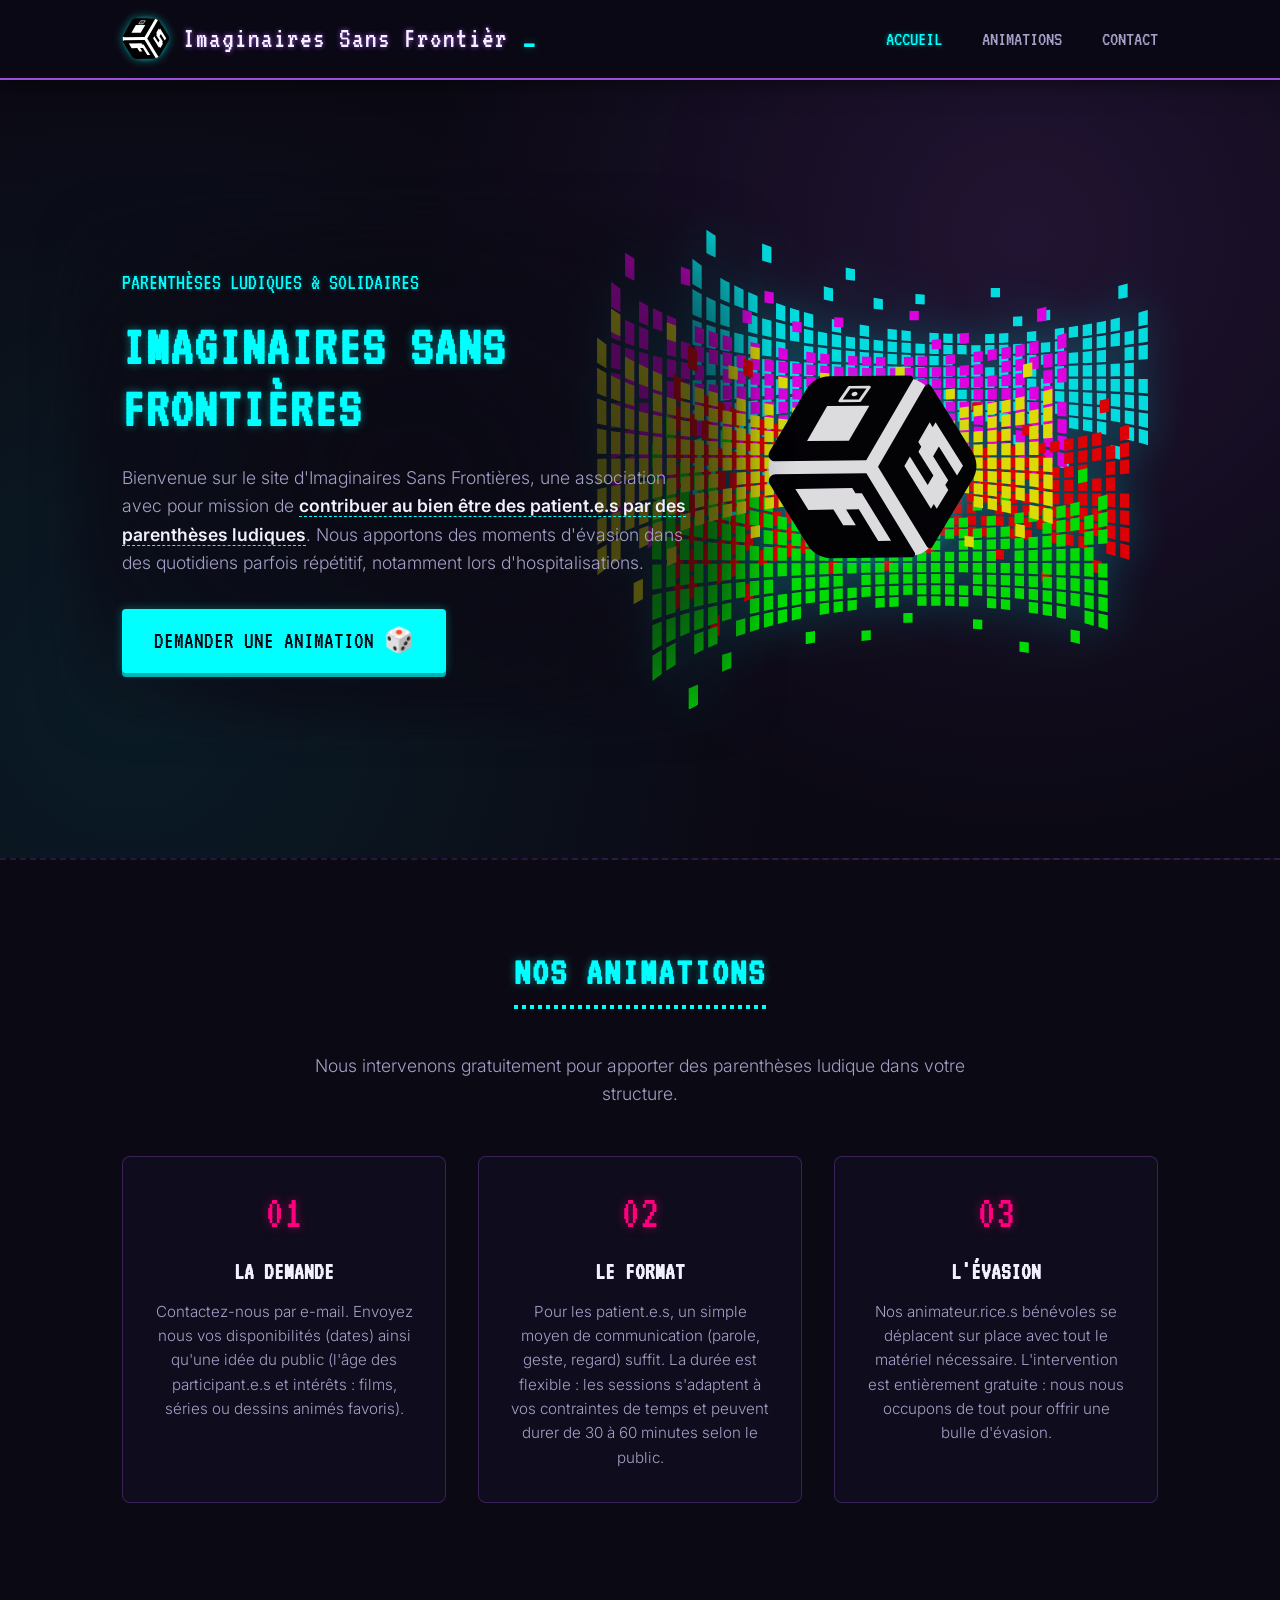
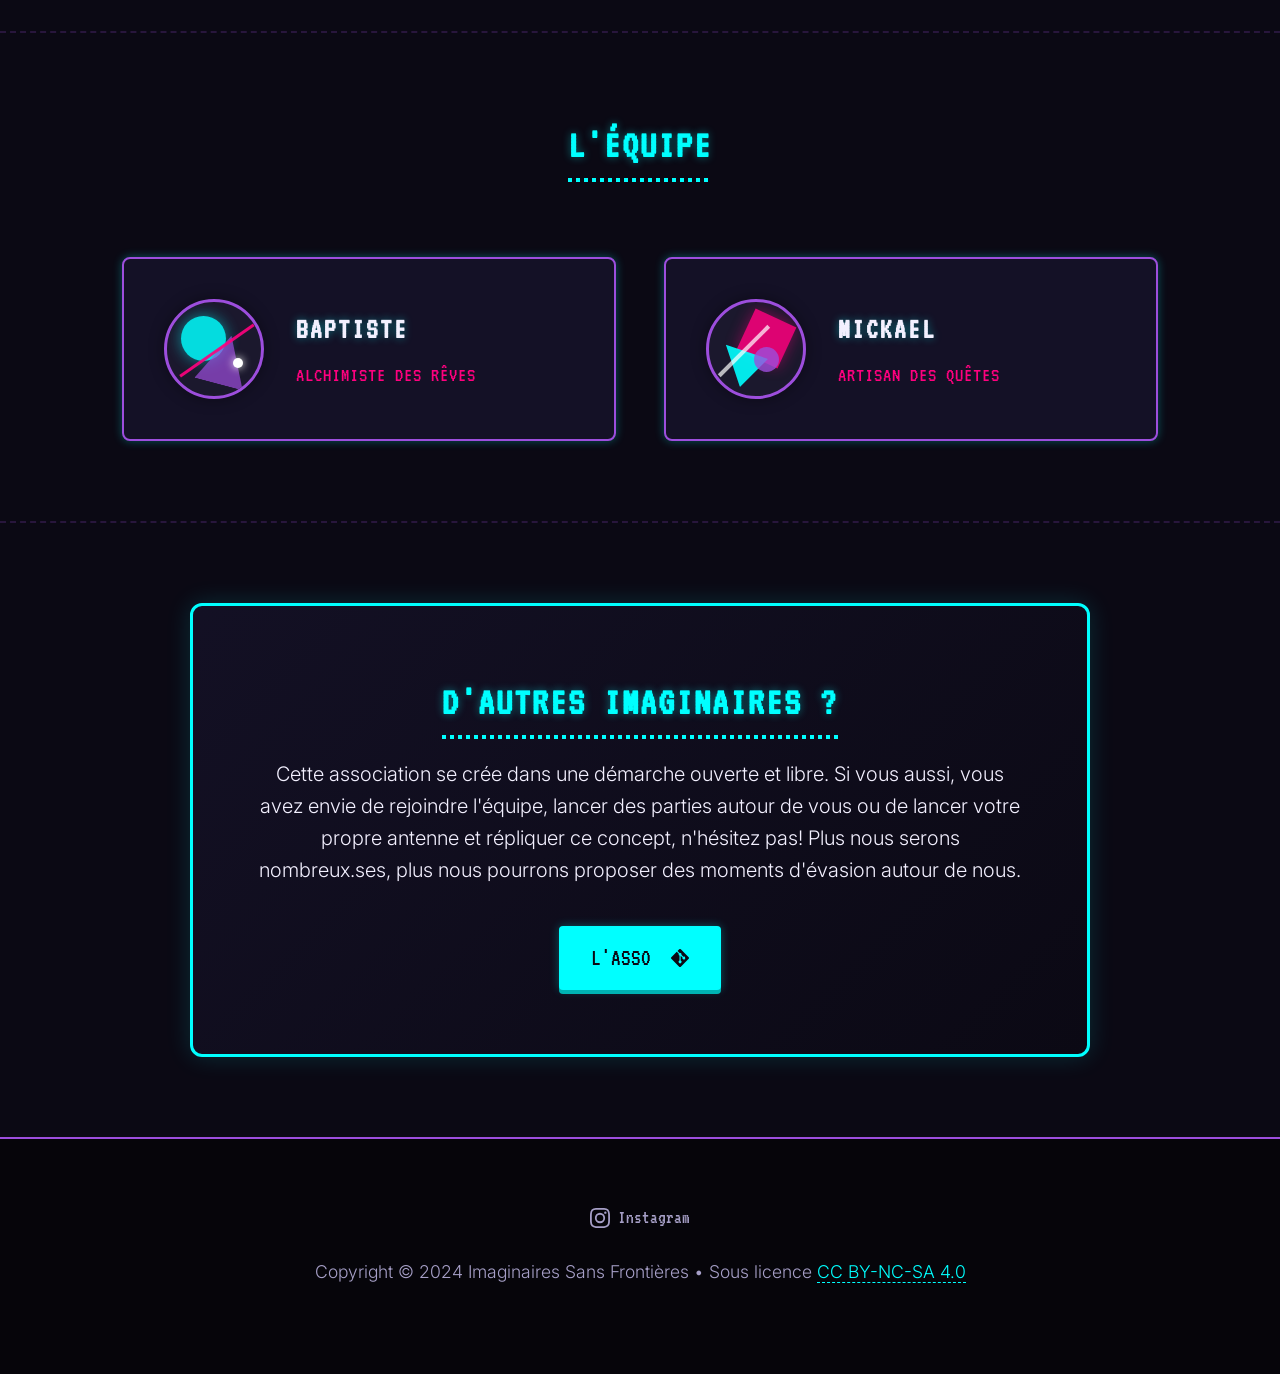
==== index.html @ 44ccf647 "docs: text minor fix/updates" ====
<!DOCTYPE html>
<html lang="fr">
<head>
    <meta charset="UTF-8">
    <meta name="viewport" content="width=device-width, initial-scale=1.0">
    <title>Imaginaires Sans Frontières</title>
    <meta name="description" content="Imaginaires Sans Frontières est une association dont la mission est de contribuer au bien être des patients par des parenthèses ludiques.">
    
    <!-- Open Graph Metadata -->
    <meta property="og:title" content="Imaginaires Sans Frontières">
    <meta property="og:description" content="Contribuer au bien-être des patients par des parenthèses ludiques.">
    <meta property="og:image" content="img/logo-isf-fullart.svg">
    <meta property="og:url" content="https://imaginaires.github.io/">
    <meta property="og:type" content="website">

    <!-- Favicon -->
    <link rel="icon" href="img/favicon.ico" type="image/x-icon">

    <!-- Fonts -->
    <link rel="preconnect" href="https://fonts.googleapis.com">
    <link rel="preconnect" href="https://fonts.gstatic.com" crossorigin>
    <link href="https://fonts.googleapis.com/css2?family=Inter:wght@300;400;500;600;700&family=VT323&display=swap" rel="stylesheet">
    <link rel="stylesheet" href="style.css">
</head>
<body>

    <!-- Header & Navigation -->
    <header>
        <div class="container header-content">
            <a href="#hero" class="logo-link" aria-label="Accueil Imaginaires Sans Frontières">
                <img src="img/logo-isf.svg" alt="" class="logo-img">
                <span class="brand-name">
                    <span class="brand-long" id="brand-long">Imaginaires Sans Frontières</span>
                    <span class="brand-short" id="brand-short">ISF</span>
                    <span class="brand-cursor">_</span>
                </span>
            </a>
            <button class="menu-toggle" aria-label="Ouvrir le menu" aria-expanded="false" aria-controls="main-nav">
                <span class="hamburger"></span>
            </button>
            <nav id="main-nav" aria-label="Menu principal">
                <ul>
                    <li><a href="#hero" class="active">Accueil</a></li>
                    <li><a href="#activities">Animations</a></li>
                    <li><a href="mailto:imaginairessansfrontieres@gmail.com?subject=Demande%20d%27animation%20-%20Imaginaires%20Sans%20Fronti%C3%A8res">Contact</a></li>
                </ul>
            </nav>
        </div>
    </header>

    <!-- Main Content -->
    <main>
        <!-- Hero Section -->
        <section id="hero">
            <div class="container hero-grid">
                <div class="hero-text">
                    <p class="hero-tagline">PARENTHÈSES LUDIQUES & SOLIDAIRES</p>
                    <h1>Imaginaires Sans Frontières</h1>
                    <p>
                        Bienvenue sur le site d'Imaginaires Sans Frontières, une association avec pour mission de <strong>contribuer au bien être des patient.e.s par des parenthèses ludiques</strong>. Nous apportons des moments d'évasion dans des quotidiens parfois répétitif, notamment lors d'hospitalisations.
                    </p>
                    <div style="margin-top: 2rem;">
                        <a href="mailto:contact@imaginairessansfrontieres.fr?subject=Demande%20d%27animation%20-%20Imaginaires%20Sans%20Fronti%C3%A8res" class="btn">
                            Demander une animation 🎲
                        </a>
                    </div>
                </div>
                <div class="hero-art-container">
                    <img src="img/logo-isf-fullart.svg" alt="Imaginaires Sans Frontières Art Logo" class="hero-art">
                </div>
            </div>
        </section>

        <!-- Animations Section -->
        <section id="activities">
            <div class="container">
                <div class="section-header">
                    <h2>Nos Animations</h2>
                    <p style="max-width: 700px; margin: 1rem auto 0 auto; color: var(--text-muted);">
                        Nous intervenons gratuitement pour apporter des parenthèses ludique dans votre structure.
                    </p>
                </div>
                
                <div class="steps-container">
                    <div class="step-card">
                        <div class="step-num">01</div>
                        <h4>La Demande</h4>
                        <p style="font-size: 0.95rem; color: var(--text-muted); margin-top: 0.5rem; margin-bottom: 0;">
                            Contactez-nous par e-mail. Envoyez nous vos disponibilités (dates) ainsi qu'une idée du public (l'âge des participant.e.s et intérêts : films, séries ou dessins animés favoris).
                        </p>
                    </div>
                    <div class="step-card">
                        <div class="step-num">02</div>
                        <h4>Le Format</h4>
                        <p style="font-size: 0.95rem; color: var(--text-muted); margin-top: 0.5rem; margin-bottom: 0;">
                            Pour les patient.e.s, un simple moyen de communication (parole, geste, regard) suffit. La durée est flexible : les sessions s'adaptent à vos contraintes de temps et peuvent durer de 30 à 60 minutes selon le public.
                        </p>
                    </div>
                    <div class="step-card">
                        <div class="step-num">03</div>
                        <h4>L'Évasion</h4>
                        <p style="font-size: 0.95rem; color: var(--text-muted); margin-top: 0.5rem; margin-bottom: 0;">
                            Nos animateur.rice.s bénévoles se déplacent sur place avec tout le matériel nécessaire. L'intervention est entièrement gratuite : nous nous occupons de tout pour offrir une bulle d'évasion.
                        </p>
                    </div>
                </div>
            </div>
        </section>

        <!-- Team Section -->
        <section id="team">
            <div class="container">
                <div class="section-header">
                    <h2>L'Équipe</h2>
                </div>
                <div class="team-grid">
                    <!-- Member 1 -->
                    <div class="team-member">
                        <div class="css-avatar baptiste-avatar" aria-hidden="true">
                            <div class="shape circle-main"></div>
                            <div class="shape triangle-back"></div>
                            <div class="shape line-accent"></div>
                            <div class="shape dot"></div>
                        </div>
                        <div class="member-info">
                            <h3>Baptiste</h3>
                            <span class="member-role">Alchimiste des Rêves</span>
                        </div>
                    </div>

                    <!-- Member 2 -->
                    <div class="team-member">
                        <div class="css-avatar mickael-avatar" aria-hidden="true">
                            <div class="shape square-main"></div>
                            <div class="shape triangle-compass"></div>
                            <div class="shape circle-accent"></div>
                            <div class="shape line-accent"></div>
                        </div>
                        <div class="member-info">
                            <h3>Mickael</h3>
                            <span class="member-role">Artisan des Quêtes</span>
                        </div>
                    </div>
                </div>
            </div>
        </section>

        <!-- Contribute Section -->
        <section id="contribute" style="border-bottom: none;">
            <div class="container">
                <div class="outro-card">
                    <h2>D'autres Imaginaires ?</h2>
                    <p>
                        Cette association se crée dans une démarche ouverte et libre. Si vous aussi, vous avez envie de rejoindre l'équipe, lancer des parties autour de vous ou de lancer votre propre antenne et répliquer ce concept, n'hésitez pas! Plus nous serons nombreux.ses, plus nous pourrons proposer des moments d'évasion autour de nous.
                    </p>
                    <a href="https://github.com/imaginaires/imaginaires.github.io" target="_blank" rel="noopener noreferrer" class="btn">
                        L'asso
                        <svg viewBox="0 0 24 24" width="18" height="18" aria-hidden="true" style="fill: currentColor; margin-left: 8px; display: inline-block; vertical-align: text-bottom;">
                            <path d="M13.09 23.549a1.54 1.54 0 0 1-2.18 0L.451 13.089a1.54 1.54 0 0 1 0-2.179l7.191-7.19 2.733 2.733a1.85 1.85 0 0 0 .964 2.326v6.66a1.849 1.849 0 1 0 1.54 0V8.957l2.508 2.508a1.85 1.85 0 1 0 1.09-1.09l-2.634-2.634a1.85 1.85 0 0 0-2.378-2.377L8.73 2.63 10.91.451a1.54 1.54 0 0 1 2.179 0l10.459 10.46a1.54 1.54 0 0 1 0 2.179z"></path>
                        </svg>
                    </a>
                </div>
            </div>
        </section>
    </main>

    <!-- Footer -->
    <footer>
        <div class="container">
            <div class="footer-social">
                <a href="https://www.instagram.com/imaginairessansfrontieres" target="_blank" rel="noopener noreferrer" class="social-link" aria-label="Suivez-nous sur Instagram">
                    <svg viewBox="0 0 24 24">
                        <path d="M12 2.163c3.204 0 3.584.012 4.85.07 3.252.148 4.771 1.691 4.919 4.919.058 1.265.069 1.645.069 4.849 0 3.205-.012 3.584-.069 4.849-.149 3.225-1.664 4.771-4.919 4.919-1.266.058-1.644.07-4.85.07-3.204 0-3.584-.012-4.849-.07-3.26-.149-4.771-1.699-4.919-4.92-.058-1.265-.07-1.644-.07-4.849 0-3.204.013-3.583.07-4.849.149-3.227 1.664-4.771 4.919-4.919 1.266-.057 1.645-.069 4.849-.069zM12 0C8.741 0 8.333.014 7.053.072 2.695.272.273 2.69.073 7.051.014 8.333 0 8.741 0 12c0 3.259.014 3.668.072 4.948.2 4.358 2.618 6.78 6.98 6.98 1.281.058 1.689.072 4.948.072 3.259 0 3.668-.014 4.948-.072 4.354-.2 6.782-2.618 6.979-6.98.059-1.28.073-1.689.073-4.948 0-3.259-.014-3.667-.072-4.947-.196-4.354-2.617-6.78-6.979-6.98C15.668.014 15.259 0 12 0zm0 5.838a6.162 6.162 0 100 12.324 6.162 6.162 0 000-12.324zM12 16a4 4 0 110-8 4 4 0 010 8zm6.406-11.845a1.44 1.44 0 100 2.881 1.44 1.44 0 000-2.881z"/>
                    </svg>
                    Instagram
                </a>
            </div>
            <p class="footer-copyright">
                Copyright &copy; 2024 Imaginaires Sans Frontières &bull; Sous licence <a href="https://creativecommons.org/licenses/by-nc-sa/4.0/" target="_blank" rel="noopener noreferrer" style="color: var(--primary); text-decoration: none; border-bottom: 1px dashed var(--primary);">CC BY-NC-SA 4.0</a>
            </p>
        </div>
    </footer>

    <!-- Simple Navigation Highlighter Script -->
    <script src="script.js"></script>
</body>
</html>
---- style.css ----
/* ==========================================================================
   DESIGN SYSTEM & CUSTOM STYLING - IMAGINAIRES SANS FRONTIÈRES
   ========================================================================== */

/* CSS Reset */
* {
    box-sizing: border-box;
    margin: 0;
    padding: 0;
}

:root {
    --bg-color: #0b0914;
    --card-bg: #141126;
    --text-color: #f3f0ff;
    --text-muted: #a69fc7;
    --primary: #00ffff;
    --secondary: #9d4edd;
    --accent: #ff007f;
    --font-display: 'VT323', monospace;
    --font-body: 'Inter', sans-serif;
    --border-glow: 0 0 10px rgba(0, 255, 255, 0.3);
    --border-glow-hover: 0 0 20px rgba(0, 255, 255, 0.6);
}

html {
    scroll-behavior: smooth;
}

body {
    background-color: var(--bg-color);
    color: var(--text-color);
    font-family: var(--font-body);
    line-height: 1.6;
    overflow-x: hidden;
}

/* Scrollbar styling */
::-webkit-scrollbar {
    width: 12px;
}
::-webkit-scrollbar-track {
    background: var(--bg-color);
}
::-webkit-scrollbar-thumb {
    background: var(--card-bg);
    border: 3px solid var(--bg-color);
    border-radius: 6px;
}
::-webkit-scrollbar-thumb:hover {
    background: var(--primary);
}

/* Typography */
h1, h2, h3 {
    font-family: var(--font-display);
    text-transform: uppercase;
    letter-spacing: 2px;
    color: var(--primary);
    text-shadow: 0 0 8px rgba(0, 255, 255, 0.4);
}

h1 {
    font-size: 3.5rem;
    line-height: 1.1;
    margin-bottom: 1.5rem;
}

h2 {
    font-size: 2.5rem;
    margin-bottom: 2rem;
    position: relative;
    display: inline-block;
}

h2::after {
    content: '';
    position: absolute;
    bottom: -5px;
    left: 0;
    width: 100%;
    height: 4px;
    background: repeating-linear-gradient(90deg, var(--primary), var(--primary) 4px, transparent 4px, transparent 8px);
}

.section-header {
    text-align: center;
    margin-bottom: 3rem;
}

p {
    font-size: 1.1rem;
    font-weight: 300;
    color: var(--text-muted);
    margin-bottom: 1.5rem;
}

strong {
    color: var(--text-color);
    font-weight: 600;
    border-bottom: 1px dashed var(--primary);
}

/* Layout & Containers */
.container {
    max-width: 1100px;
    margin: 0 auto;
    padding: 0 2rem;
}

section {
    padding: 5rem 0;
    border-bottom: 2px dashed rgba(157, 78, 221, 0.2);
}

/* Blinking terminal cursor for logo title typing effect */
.brand-cursor {
    color: var(--primary);
    display: inline-block;
    margin-left: 2px;
    font-weight: bold;
    animation: blink-cursor 0.8s infinite;
    text-shadow: var(--border-glow);
}

@keyframes blink-cursor {
    0%, 100% { opacity: 1; }
    50% { opacity: 0; }
}

/* Header & Navigation (Desktop Row Layout) */
header {
    background-color: rgba(11, 9, 20, 0.9);
    backdrop-filter: blur(10px);
    position: sticky;
    top: 0;
    z-index: 100;
    border-bottom: 2px solid var(--secondary);
    box-shadow: 0 4px 20px rgba(0, 0, 0, 0.5);
    height: 80px;
}

.header-content {
    display: flex;
    flex-direction: row;
    justify-content: space-between;
    align-items: center;
    height: 100%;
    padding: 0 2rem;
}

.logo-link {
    display: flex;
    align-items: center;
    gap: 0.8rem;
    text-decoration: none;
    z-index: 1001;
}

.logo-img {
    width: 48px;
    height: 48px;
    filter: drop-shadow(0 0 5px rgba(0, 255, 255, 0.5));
    transition: transform 0.3s ease;
}

.logo-link:hover .logo-img {
    transform: rotate(15deg) scale(1.1);
}

.brand-name {
    font-family: var(--font-display);
    font-size: 1.8rem;
    color: var(--text-color);
    text-shadow: 0 0 5px var(--secondary);
    letter-spacing: 1px;
    white-space: nowrap; /* Prevent brand text from wrapping */
}

.brand-short {
    display: none;
}

/* Mobile Hamburger Trigger */
.menu-toggle {
    display: none;
    background: none;
    border: none;
    cursor: pointer;
    padding: 10px;
    z-index: 1001;
}

.hamburger {
    display: block;
    width: 25px;
    height: 3px;
    background: var(--text-color);
    position: relative;
    transition: background 0.3s ease;
}

.hamburger::before,
.hamburger::after {
    content: '';
    display: block;
    width: 25px;
    height: 3px;
    background: var(--text-color);
    position: absolute;
    transition: all 0.3s ease;
}

.hamburger::before {
    top: -8px;
}

.hamburger::after {
    bottom: -8px;
}

/* Toggled Hamburger Animation */
.menu-toggle.active .hamburger {
    background: transparent;
}

.menu-toggle.active .hamburger::before {
    transform: rotate(45deg);
    top: 0;
    background: var(--primary);
    box-shadow: 0 0 8px rgba(0, 255, 255, 0.8);
}

.menu-toggle.active .hamburger::after {
    transform: rotate(-45deg);
    bottom: 0;
    background: var(--primary);
    box-shadow: 0 0 8px rgba(0, 255, 255, 0.8);
}

nav ul {
    display: flex;
    gap: 2.5rem;
    list-style: none;
    justify-content: center;
}

nav a {
    font-family: var(--font-display);
    font-size: 1.3rem;
    color: var(--text-muted);
    text-decoration: none;
    text-transform: uppercase;
    transition: all 0.3s ease;
    position: relative;
}

nav a:hover,
nav a.active {
    color: var(--primary);
    text-shadow: 0 0 5px rgba(0, 255, 255, 0.5);
}

nav a::before {
    content: '>';
    position: absolute;
    left: -15px;
    top: 50%;
    transform: translateY(-50%) translateX(-5px);
    opacity: 0;
    transition: opacity 0.2s ease, transform 0.2s ease;
}

nav a:hover::before {
    opacity: 1;
    transform: translateY(-50%) translateX(0);
}

/* Hero Section */
#hero {
    padding: 6rem 0;
    display: flex;
    align-items: center;
    min-height: calc(100vh - 120px);
    background: radial-gradient(circle at 80% 20%, rgba(157, 78, 221, 0.15) 0%, transparent 50%),
                radial-gradient(circle at 10% 80%, rgba(0, 255, 255, 0.08) 0%, transparent 50%);
}

.hero-grid {
    display: grid;
    grid-template-columns: 1.15fr 0.85fr;
    gap: 2rem;
    align-items: center;
    position: relative;
}

.hero-text {
    animation: fadeInUp 0.8s ease-out;
    position: relative;
    z-index: 2;
}

.hero-text::before {
    content: '';
    position: absolute;
    top: -3rem;
    left: -3rem;
    right: -3rem;
    bottom: -3rem;
    background: radial-gradient(ellipse at center, rgba(11, 9, 20, 0.94) 0%, rgba(11, 9, 20, 0.6) 70%, transparent 100%);
    z-index: -1;
    pointer-events: none;
    filter: blur(20px);
}

.hero-tagline {
    font-size: 1.4rem;
    color: var(--primary);
    font-family: var(--font-display);
    margin-bottom: 1rem;
    text-shadow: 0 0 5px rgba(0, 255, 255, 0.3);
}

.hero-art-container {
    display: flex;
    justify-content: center;
    align-items: center;
    animation: float 6s ease-in-out infinite;
    position: relative;
    z-index: 1;
    margin-left: -9rem;
    opacity: 0.85;
    pointer-events: none;
}

.hero-art {
    max-width: 120%;
    height: auto;
    max-height: 480px;
    filter: drop-shadow(0 0 20px rgba(0, 255, 255, 0.35));
}

/* Buttons */
.btn {
    display: inline-flex;
    align-items: center;
    gap: 0.8rem;
    font-family: var(--font-display);
    font-size: 1.5rem;
    color: var(--bg-color);
    background-color: var(--primary);
    padding: 0.8rem 2rem;
    border: none;
    border-radius: 4px;
    text-decoration: none;
    text-transform: uppercase;
    cursor: pointer;
    transition: all 0.3s ease;
    box-shadow: 0 4px 0 #00b3b3, var(--border-glow);
    position: relative;
    top: 0;
}

.btn:hover {
    background-color: #33ffff;
    box-shadow: 0 2px 0 #00b3b3, var(--border-glow-hover);
    top: 2px;
}

.btn:active {
    box-shadow: 0 0px 0 #00b3b3, var(--border-glow-hover);
    top: 4px;
}

/* Grid layouts for Content */
.grid-2 {
    display: grid;
    grid-template-columns: 1fr 1fr;
    gap: 3rem;
    margin-top: 2rem;
}

.grid-3 {
    display: grid;
    grid-template-columns: 1fr 1fr 1fr;
    gap: 2.5rem;
    margin-top: 2rem;
}

/* Card components */
.card {
    background-color: var(--card-bg);
    border: 2px solid var(--secondary);
    border-radius: 8px;
    padding: 2.5rem;
    box-shadow: var(--border-glow);
    transition: all 0.3s ease;
    position: relative;
    overflow: hidden;
}

.card::before {
    content: '';
    position: absolute;
    top: 0;
    left: 0;
    width: 100%;
    height: 4px;
    background: linear-gradient(90deg, var(--primary), var(--accent));
}

.card:hover {
    transform: translateY(-8px);
    border-color: var(--primary);
    box-shadow: var(--border-glow-hover);
}

.card h3 {
    font-size: 1.8rem;
    margin-bottom: 1rem;
    color: var(--text-color);
}

/* Geometric CSS Card Icons */
.css-card-icon {
    width: 70px;
    height: 70px;
    margin-bottom: 1.5rem;
    position: relative;
    overflow: hidden;
    border-radius: 12px;
    border: 2px solid var(--secondary);
    background: rgba(255, 255, 255, 0.02);
    transition: all 0.3s ease;
}

.card:hover .css-card-icon {
    border-color: var(--primary);
    transform: scale(1.05) rotate(5deg);
    box-shadow: var(--border-glow);
}

.css-card-icon .shape {
    position: absolute;
    transition: all 0.5s cubic-bezier(0.175, 0.885, 0.32, 1.275);
}

/* Dice Icon shapes */
.dice-icon .square-tilted {
    width: 32px;
    height: 32px;
    border: 2px solid var(--primary);
    position: absolute;
    top: 25%;
    left: 25%;
    transform: rotate(15deg);
    box-shadow: 0 0 10px rgba(0, 255, 255, 0.3);
}

.dice-icon .diamond-inner {
    width: 14px;
    height: 14px;
    background: var(--accent);
    position: absolute;
    top: 38%;
    left: 38%;
    transform: rotate(45deg);
}

.dice-icon .dot-1 {
    width: 5px;
    height: 5px;
    background: #ffffff;
    border-radius: 50%;
    top: 22%;
    left: 22%;
    box-shadow: 0 0 5px #ffffff;
}

.dice-icon .dot-2 {
    width: 5px;
    height: 5px;
    background: #ffffff;
    border-radius: 50%;
    bottom: 22%;
    right: 22%;
    box-shadow: 0 0 5px #ffffff;
}

.dice-icon .line-accent {
    width: 60px;
    height: 2px;
    background: var(--secondary);
    top: 60%;
    left: 5%;
    transform: rotate(-25deg);
    opacity: 0.8;
}

/* Sparkle/Imagination Icon shapes */
.sparkle-icon .circle-main {
    width: 36px;
    height: 36px;
    border: 2px solid var(--accent);
    border-radius: 50%;
    top: 22%;
    left: 22%;
    box-shadow: 0 0 10px rgba(255, 0, 127, 0.3);
}

.sparkle-icon .star-horizontal {
    width: 46px;
    height: 2px;
    background: #ffffff;
    top: 48%;
    left: 17%;
    box-shadow: 0 0 8px #ffffff;
}

.sparkle-icon .star-vertical {
    width: 2px;
    height: 46px;
    background: #ffffff;
    top: 17%;
    left: 48%;
    box-shadow: 0 0 8px #ffffff;
}

.sparkle-icon .dot-particle-1 {
    width: 6px;
    height: 6px;
    background: var(--primary);
    border-radius: 50%;
    top: 20%;
    right: 20%;
    box-shadow: 0 0 6px var(--primary);
}

.sparkle-icon .dot-particle-2 {
    width: 4px;
    height: 4px;
    background: var(--primary);
    border-radius: 50%;
    bottom: 20%;
    left: 20%;
    box-shadow: 0 0 4px var(--primary);
}

/* Hover animations for card shapes */
.card:hover .dice-icon .square-tilted {
    transform: rotate(30deg) scale(1.1);
}
.card:hover .dice-icon .diamond-inner {
    background: #ffffff;
    box-shadow: 0 0 8px #ffffff;
}
.card:hover .sparkle-icon .circle-main {
    transform: scale(1.15);
}
.card:hover .sparkle-icon .star-horizontal {
    transform: scaleX(1.2);
}
.card:hover .sparkle-icon .star-vertical {
    transform: scaleY(1.2);
}

/* Team Section styling */
.team-grid {
    display: grid;
    grid-template-columns: 1fr 1fr;
    gap: 3rem;
    margin-top: 2rem;
}

.team-member {
    background-color: var(--card-bg);
    border: 2px solid var(--secondary);
    border-radius: 8px;
    padding: 2.5rem;
    display: flex;
    align-items: center;
    gap: 2rem;
    box-shadow: var(--border-glow);
    transition: all 0.3s ease;
}

.team-member:hover {
    transform: translateY(-5px);
    border-color: var(--primary);
    box-shadow: var(--border-glow-hover);
}

/* CSS Avatars (Kandinsky style) */
.css-avatar {
    width: 100px;
    height: 100px;
    border-radius: 50%;
    border: 3px solid var(--secondary);
    background: rgba(255, 255, 255, 0.03);
    box-shadow: 0 0 15px rgba(0, 0, 0, 0.4);
    position: relative;
    overflow: hidden;
    flex-shrink: 0;
    transition: all 0.3s ease;
}

.team-member:hover .css-avatar {
    border-color: var(--primary);
    transform: scale(1.05) rotate(5deg);
    box-shadow: var(--border-glow-hover);
}

.css-avatar .shape {
    position: absolute;
    transition: all 0.5s cubic-bezier(0.175, 0.885, 0.32, 1.275);
}

/* Baptiste (Alchimiste des Rêves) shapes */
.baptiste-avatar .circle-main {
    width: 45px;
    height: 45px;
    background: var(--primary);
    border-radius: 50%;
    top: 15%;
    left: 15%;
    box-shadow: 0 0 15px rgba(0, 255, 255, 0.6);
    opacity: 0.85;
}

.baptiste-avatar .triangle-back {
    width: 50px;
    height: 50px;
    background: var(--secondary);
    clip-path: polygon(50% 0%, 0% 100%, 100% 100%);
    bottom: 12%;
    right: 12%;
    transform: rotate(15deg);
    opacity: 0.7;
}

.baptiste-avatar .line-accent {
    width: 90px;
    height: 3px;
    background: var(--accent);
    top: 50%;
    left: 5%;
    transform: rotate(-35deg);
    opacity: 0.9;
}

.baptiste-avatar .dot {
    width: 10px;
    height: 10px;
    background: #ffffff;
    border-radius: 50%;
    top: 60%;
    left: 70%;
    box-shadow: 0 0 8px #ffffff;
}

/* Mickael (Artisan des Quêtes) shapes */
.mickael-avatar .square-main {
    width: 45px;
    height: 45px;
    background: var(--accent);
    top: 15%;
    right: 15%;
    transform: rotate(25deg);
    opacity: 0.85;
    box-shadow: 0 0 15px rgba(255, 0, 127, 0.5);
}

.mickael-avatar .triangle-compass {
    width: 40px;
    height: 40px;
    background: var(--primary);
    clip-path: polygon(50% 0%, 0% 100%, 100% 100%);
    bottom: 18%;
    left: 12%;
    transform: rotate(-45deg);
    opacity: 0.9;
    box-shadow: 0 0 10px rgba(0, 255, 255, 0.4);
}

.mickael-avatar .circle-accent {
    width: 25px;
    height: 25px;
    background: var(--secondary);
    border-radius: 50%;
    top: 48%;
    left: 48%;
    opacity: 0.8;
}

.mickael-avatar .line-accent {
    width: 4px;
    height: 70px;
    background: #ffffff;
    top: 15%;
    left: 35%;
    transform: rotate(45deg);
    opacity: 0.7;
}

/* Shape hover transformations */
.team-member:hover .baptiste-avatar .circle-main {
    transform: scale(1.1) translate(3px, 3px);
}
.team-member:hover .baptiste-avatar .triangle-back {
    transform: rotate(25deg) translate(-2px, -2px);
}
.team-member:hover .mickael-avatar .square-main {
    transform: rotate(40deg) scale(0.95);
}
.team-member:hover .mickael-avatar .triangle-compass {
    transform: rotate(-30deg) translate(2px, -2px);
}

.member-info h3 {
    font-size: 1.8rem;
    color: var(--text-color);
    margin-bottom: 0.3rem;
}

.member-role {
    font-family: var(--font-display);
    font-size: 1.3rem;
    color: var(--accent);
    text-transform: uppercase;
    letter-spacing: 1px;
}

/* Outro section */
.outro-card {
    background: linear-gradient(135deg, rgba(20, 17, 38, 0.9) 0%, rgba(11, 9, 20, 0.95) 100%);
    border: 3px solid var(--primary);
    border-radius: 12px;
    padding: 4rem;
    text-align: center;
    box-shadow: 0 0 25px rgba(0, 255, 255, 0.15);
    max-width: 900px;
    margin: 0 auto;
    position: relative;
}

.outro-card h2 {
    margin-bottom: 1.5rem;
}

.outro-card p {
    font-size: 1.25rem;
    color: var(--text-color);
    margin-bottom: 2.5rem;
}

/* Footer */
footer {
    background-color: #06050a;
    border-top: 2px solid var(--secondary);
    padding: 4rem 0;
    text-align: center;
    font-size: 0.95rem;
    color: var(--text-muted);
}

.footer-social {
    display: flex;
    justify-content: center;
    gap: 2rem;
    margin-bottom: 1.5rem;
}

.social-link {
    color: var(--text-muted);
    text-decoration: none;
    display: flex;
    align-items: center;
    gap: 0.5rem;
    transition: all 0.3s ease;
    font-family: var(--font-display);
    font-size: 1.2rem;
}

.social-link:hover {
    color: var(--primary);
    text-shadow: 0 0 5px rgba(0, 255, 255, 0.5);
}

.social-link svg {
    width: 20px;
    height: 20px;
    fill: currentColor;
}

.footer-copyright {
    margin-top: 1rem;
    font-family: var(--font-body);
}

/* How It Works Flow (Funnel Steps) */
.steps-container {
    display: grid;
    grid-template-columns: 1fr 1fr 1fr;
    gap: 2rem;
    margin: 3rem 0;
}

.step-card {
    background: rgba(20, 17, 38, 0.5);
    border: 1px solid rgba(157, 78, 221, 0.3);
    border-radius: 8px;
    padding: 2rem;
    text-align: center;
    position: relative;
}

.step-num {
    font-family: var(--font-display);
    font-size: 3rem;
    color: var(--accent);
    line-height: 1;
    margin-bottom: 1rem;
    text-shadow: 0 0 10px rgba(255, 0, 127, 0.5);
}

.step-card h4 {
    font-family: var(--font-display);
    font-size: 1.5rem;
    color: var(--text-color);
    margin-bottom: 0.5rem;
    text-transform: uppercase;
}

/* Animations */
@keyframes fadeInUp {
    from {
        opacity: 0;
        transform: translateY(20px);
    }
    to {
        opacity: 1;
        transform: translateY(0);
    }
}

@keyframes float {
    0% {
        transform: translateY(0px);
    }
    50% {
        transform: translateY(-15px);
    }
    100% {
        transform: translateY(0px);
    }
}

/* Responsive Breakpoints */
@media (max-width: 900px) {
    .hero-grid {
        grid-template-columns: 1fr;
        gap: 2rem;
        text-align: center;
    }

    .hero-text::before {
        display: none;
    }

    .hero-art-container {
        order: -1;
        margin-left: 0;
        opacity: 1;
        pointer-events: auto;
    }

    .hero-art {
        max-width: 80%;
        max-height: 320px;
    }

    .grid-2, .team-grid {
        grid-template-columns: 1fr;
        gap: 2rem;
    }

    h1 {
        font-size: 2.8rem;
    }

    h2 {
        font-size: 2rem;
    }

    .outro-card {
        padding: 2.5rem 1.5rem;
    }
}

@media (max-width: 768px) {
    .brand-long {
        display: none;
    }
    
    .brand-short {
        display: inline;
    }

    .menu-toggle {
        display: block;
    }

    /* Standard side-by-side header content on mobile */
    .header-content {
        flex-direction: row;
        justify-content: space-between;
        align-items: center;
        height: 80px;
        padding: 0 2rem;
    }

    /* Fixed full screen navigation overlay for mobile */
    nav {
        position: fixed;
        top: 0;
        right: -100%;
        width: 100%;
        height: 100vh;
        background-color: rgba(11, 9, 20, 0.98);
        backdrop-filter: blur(10px);
        display: flex;
        justify-content: center;
        align-items: center;
        transition: right 0.4s cubic-bezier(0.16, 1, 0.3, 1);
        z-index: 1000;
    }

    nav.active {
        right: 0;
    }

    nav ul {
        flex-direction: column;
        align-items: center;
        gap: 2.5rem;
    }

    nav a {
        font-size: 2rem;
    }
    
    nav a::before {
        display: none;
    }

    .steps-container {
        grid-template-columns: 1fr;
        gap: 1.5rem;
        margin: 2rem 0;
    }
}

@media (max-width: 600px) {
    .team-member {
        flex-direction: column;
        text-align: center;
        padding: 2rem 1.5rem;
    }

    .css-avatar {
        margin: 0 auto;
    }
}

@media (max-width: 450px) {
    h1 {
        font-size: 2.2rem;
    }
    h2 {
        font-size: 1.7rem;
    }
    .btn {
        font-size: 1.25rem;
        padding: 0.6rem 1.5rem;
    }
}
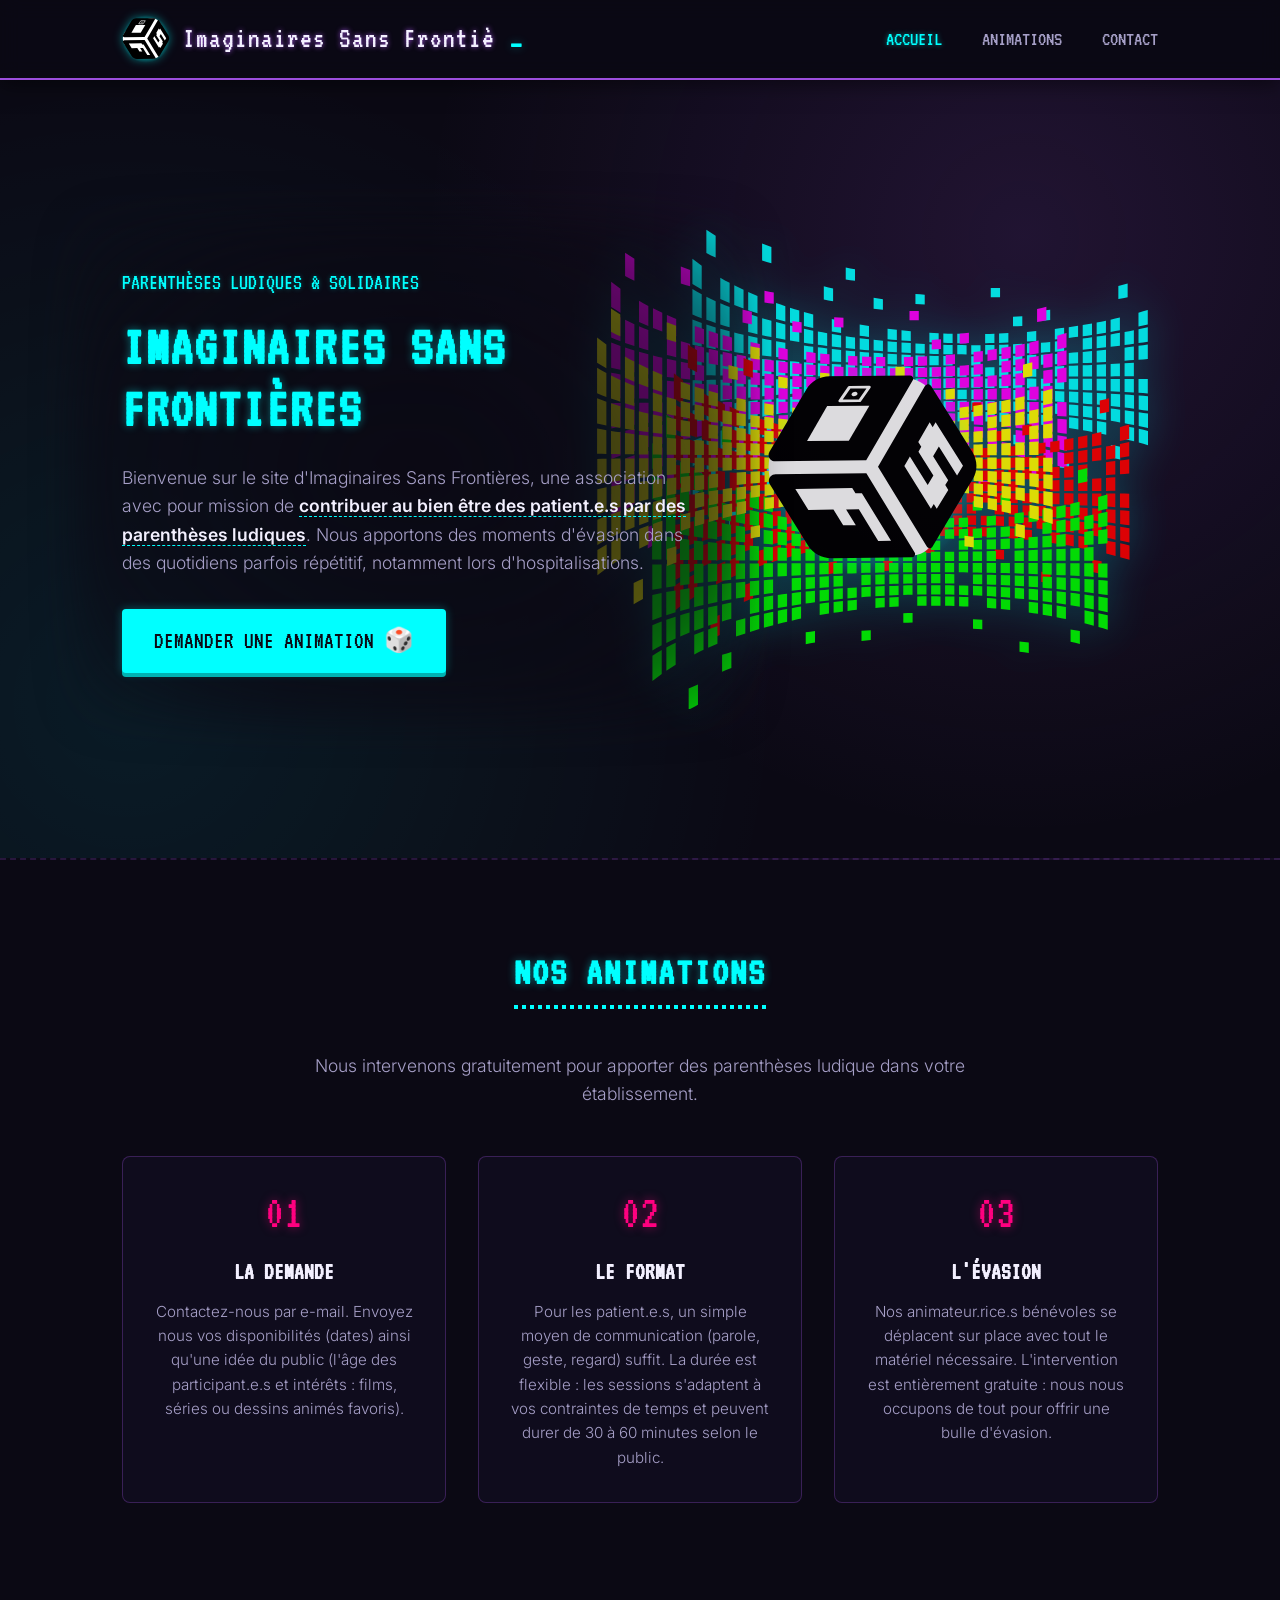
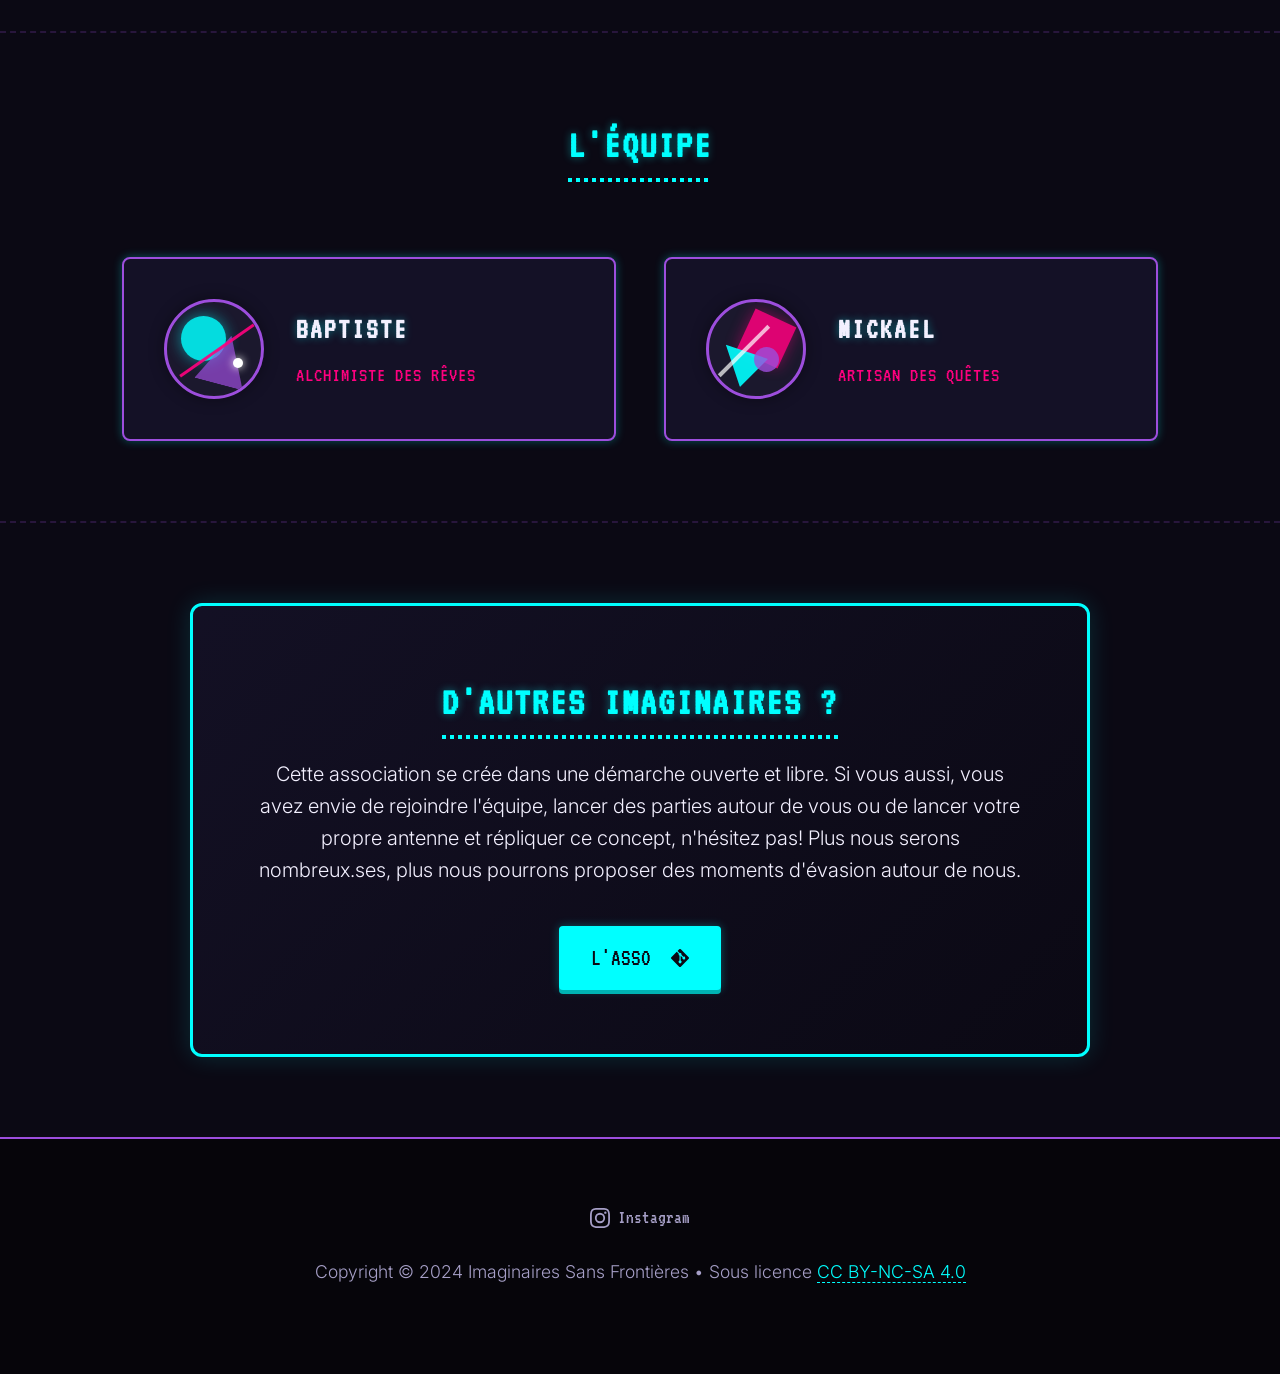
==== commit ed7d44ca: "fix: typo" ====
--- a/index.html
+++ b/index.html
@@ -77,7 +77,7 @@
                 <div class="section-header">
                     <h2>Nos Animations</h2>
                     <p style="max-width: 700px; margin: 1rem auto 0 auto; color: var(--text-muted);">
-                        Nous intervenons gratuitement pour apporter des parenthèses ludique dans votre structure.
+                        Nous intervenons gratuitement pour apporter des parenthèses ludique dans votre établissement.
                     </p>
                 </div>
                 
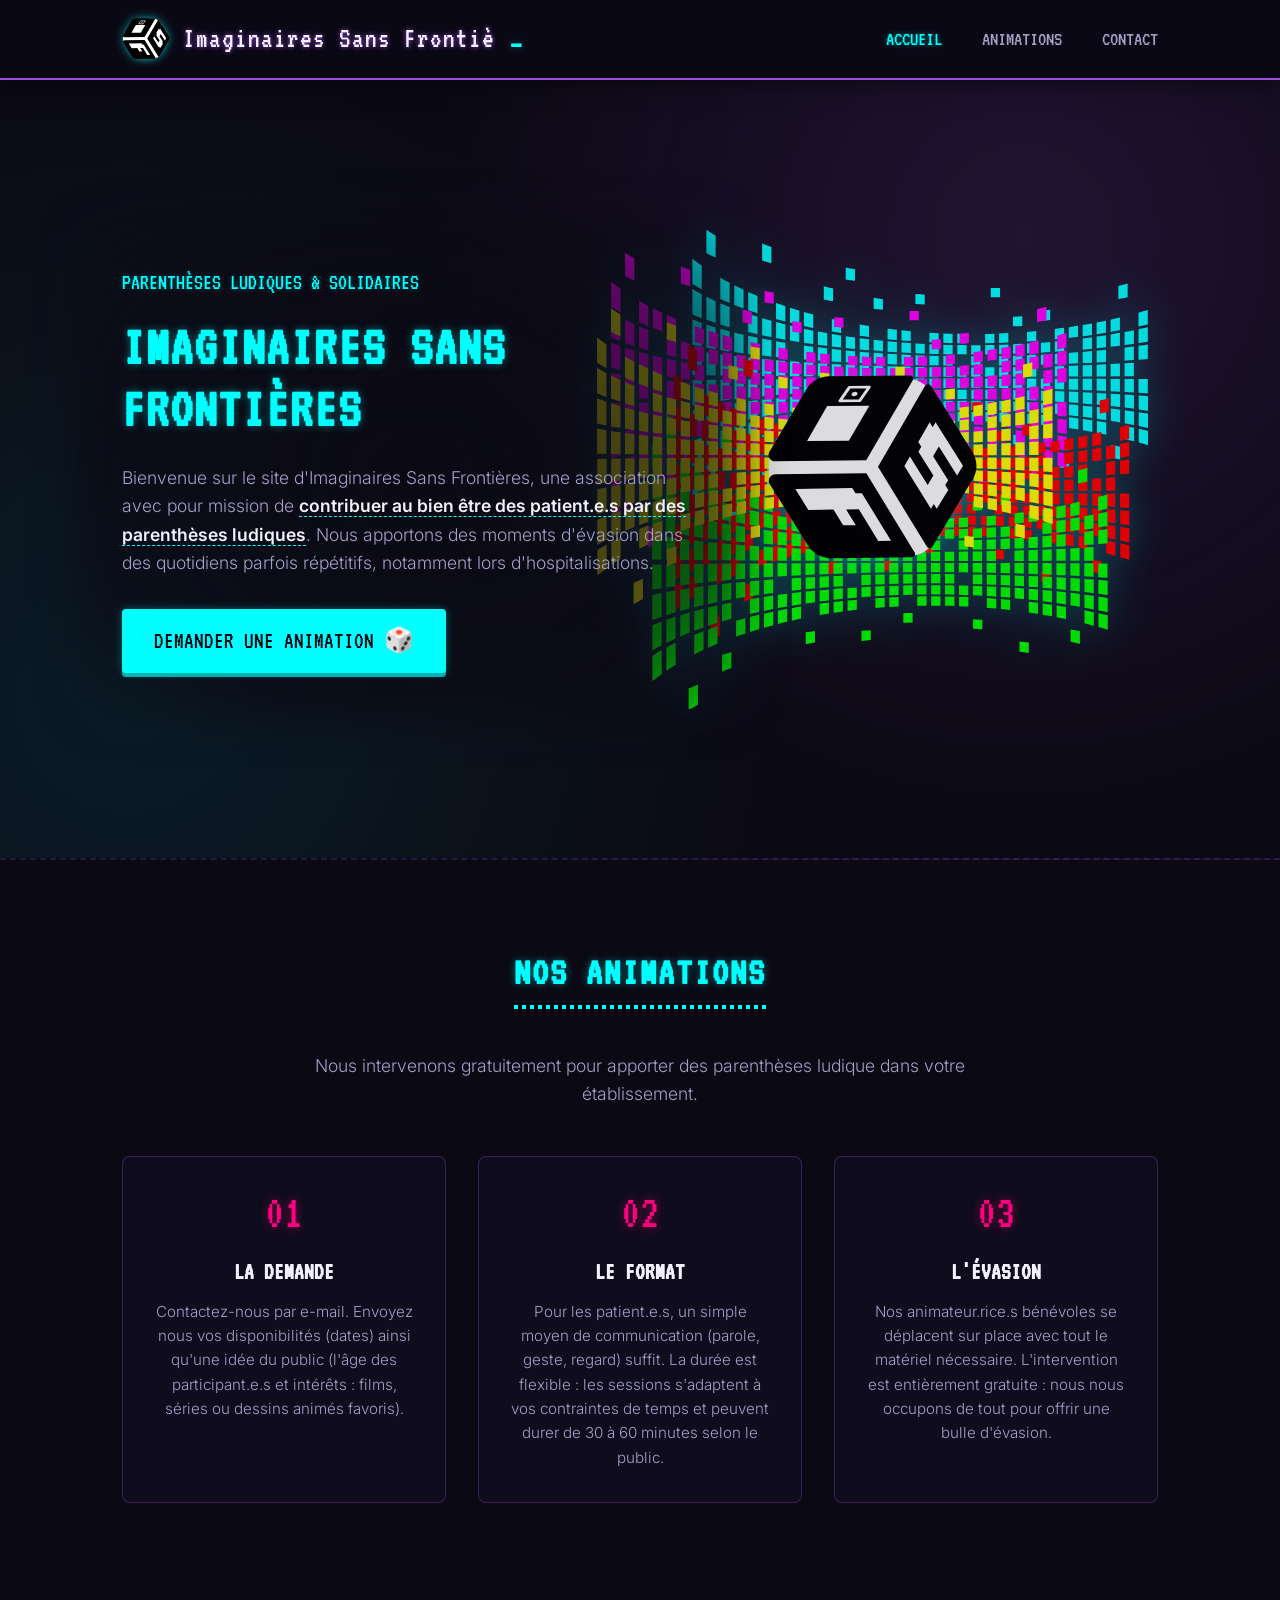
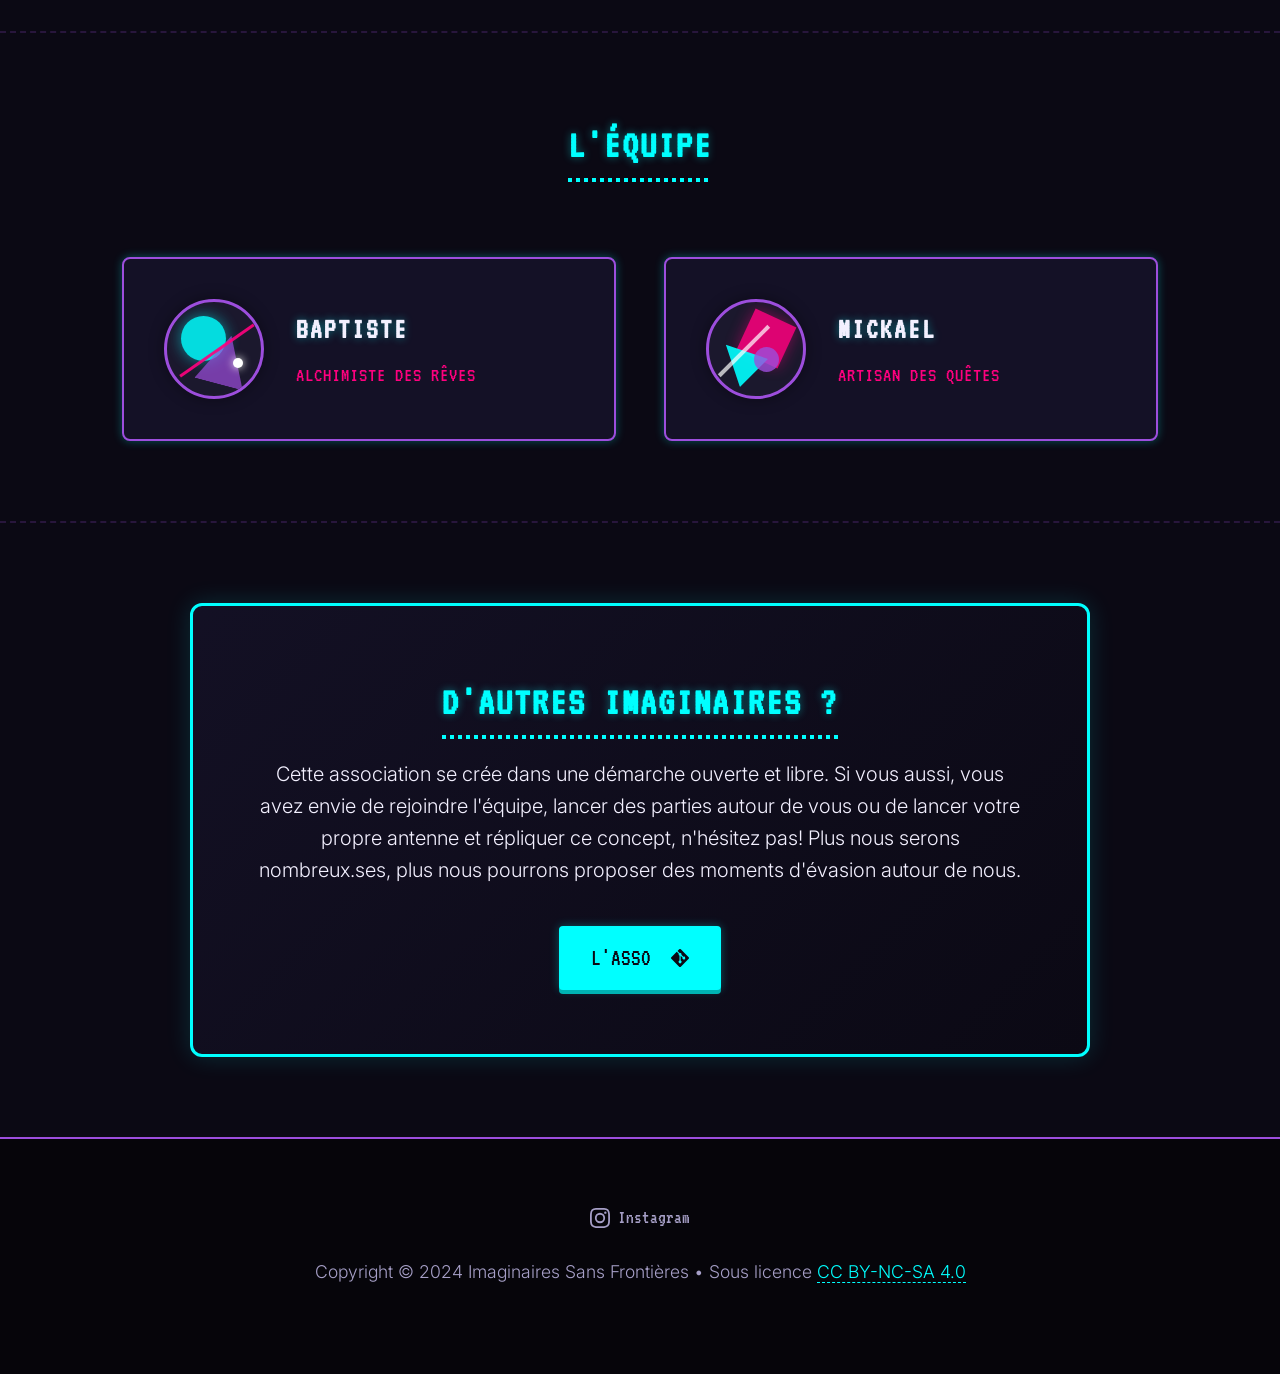
==== commit e01dd18c: "fix: minor typo" ====
--- a/index.html
+++ b/index.html
@@ -57,7 +57,7 @@
                     <p class="hero-tagline">PARENTHÈSES LUDIQUES & SOLIDAIRES</p>
                     <h1>Imaginaires Sans Frontières</h1>
                     <p>
-                        Bienvenue sur le site d'Imaginaires Sans Frontières, une association avec pour mission de <strong>contribuer au bien être des patient.e.s par des parenthèses ludiques</strong>. Nous apportons des moments d'évasion dans des quotidiens parfois répétitif, notamment lors d'hospitalisations.
+                        Bienvenue sur le site d'Imaginaires Sans Frontières, une association avec pour mission de <strong>contribuer au bien être des patient.e.s par des parenthèses ludiques</strong>. Nous apportons des moments d'évasion dans des quotidiens parfois répétitifs, notamment lors d'hospitalisations.
                     </p>
                     <div style="margin-top: 2rem;">
                         <a href="mailto:contact@imaginairessansfrontieres.fr?subject=Demande%20d%27animation%20-%20Imaginaires%20Sans%20Fronti%C3%A8res" class="btn">
--- a/style.css
+++ b/style.css
@@ -25,6 +25,7 @@
 
 html {
     scroll-behavior: smooth;
+    overflow-x: hidden;
 }
 
 body {
@@ -931,12 +932,14 @@
         display: flex;
         justify-content: center;
         align-items: center;
-        transition: right 0.4s cubic-bezier(0.16, 1, 0.3, 1);
+        transition: right 0.4s cubic-bezier(0.16, 1, 0.3, 1), visibility 0.4s;
         z-index: 1000;
+        visibility: hidden;
     }
 
     nav.active {
         right: 0;
+        visibility: visible;
     }
 
     nav ul {
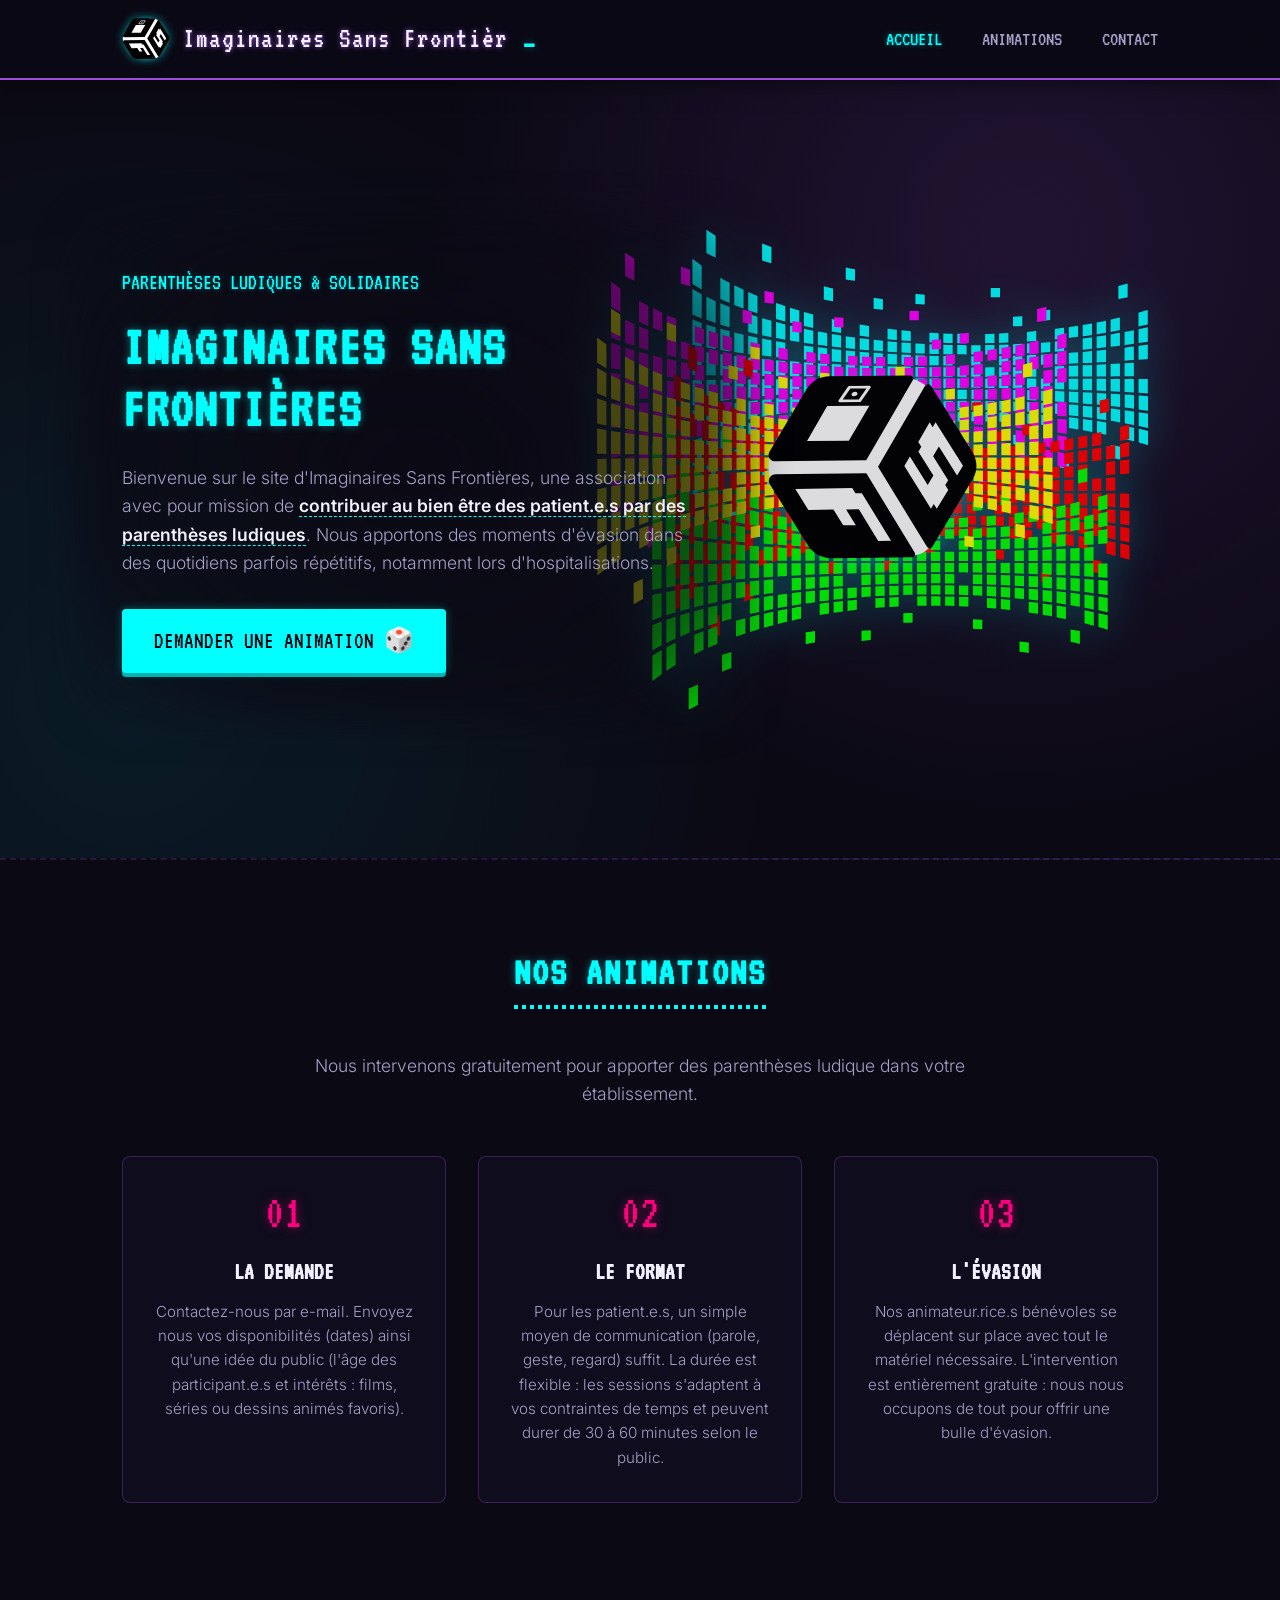
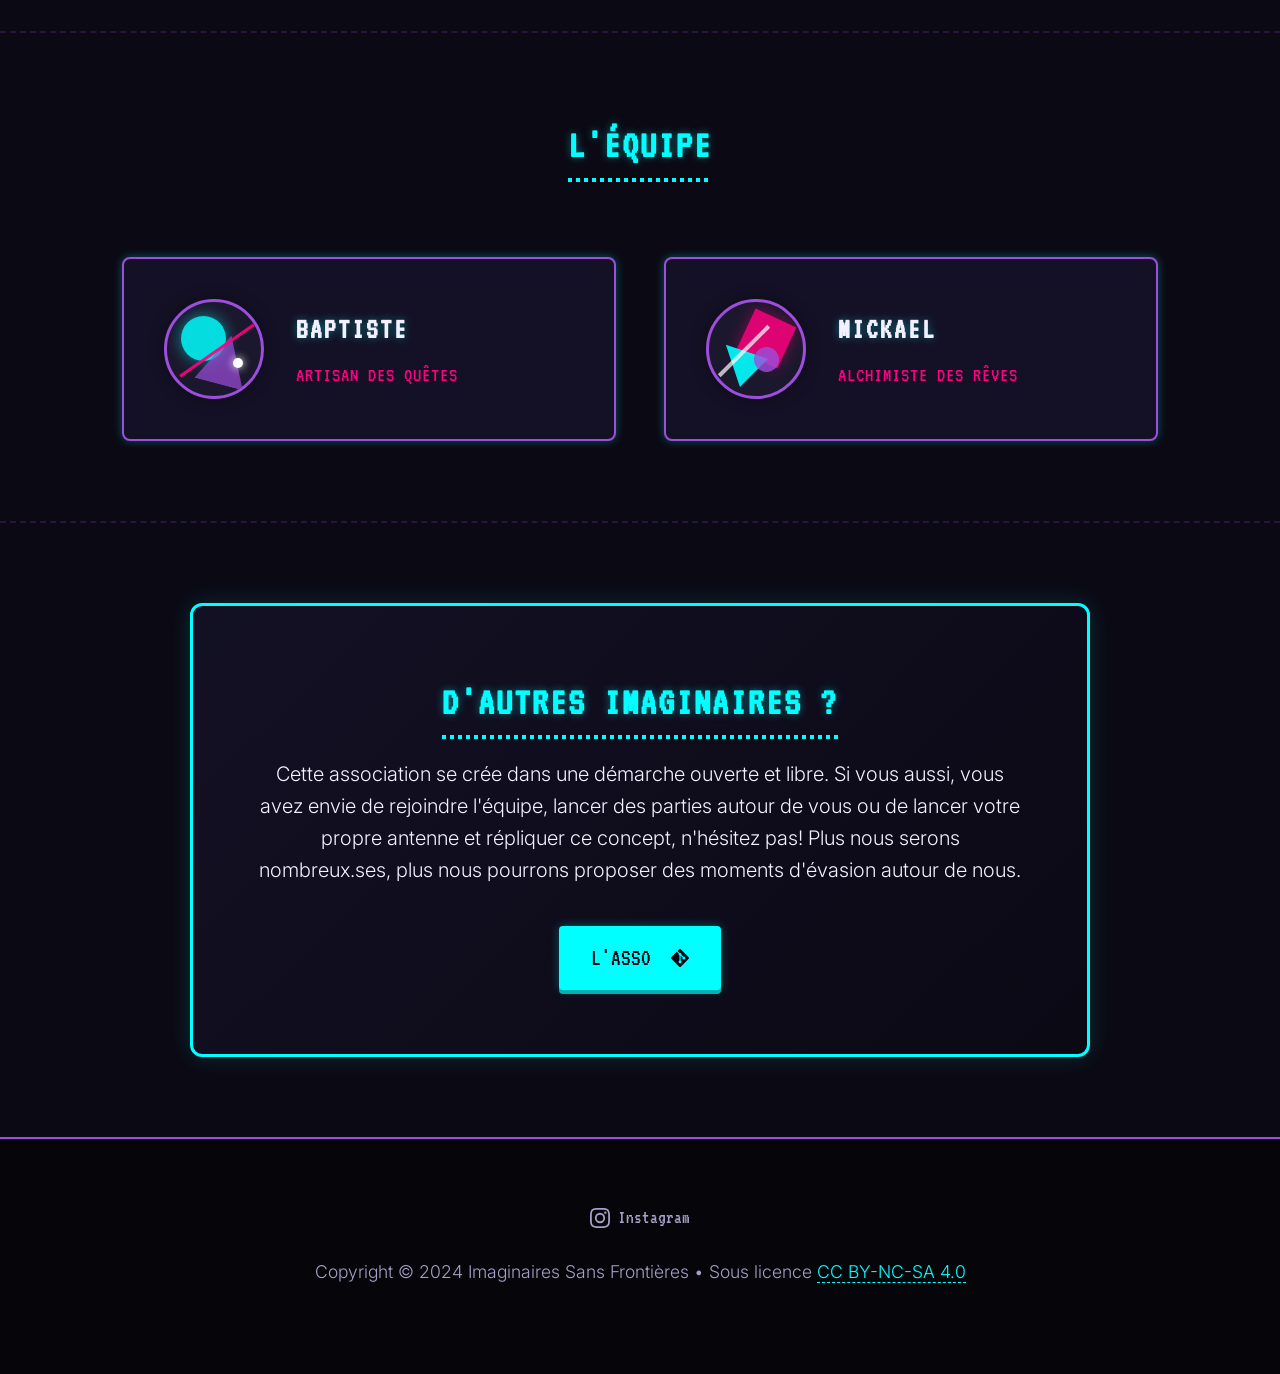
==== commit a6e9903d: "fix: typos" ====
--- a/index.html
+++ b/index.html
@@ -124,7 +124,7 @@
                         </div>
                         <div class="member-info">
                             <h3>Baptiste</h3>
-                            <span class="member-role">Alchimiste des Rêves</span>
+                            <span class="member-role">Artisan des Quêtes</span>
                         </div>
                     </div>
 
@@ -138,7 +138,7 @@
                         </div>
                         <div class="member-info">
                             <h3>Mickael</h3>
-                            <span class="member-role">Artisan des Quêtes</span>
+                            <span class="member-role">Alchimiste des Rêves</span>
                         </div>
                     </div>
                 </div>
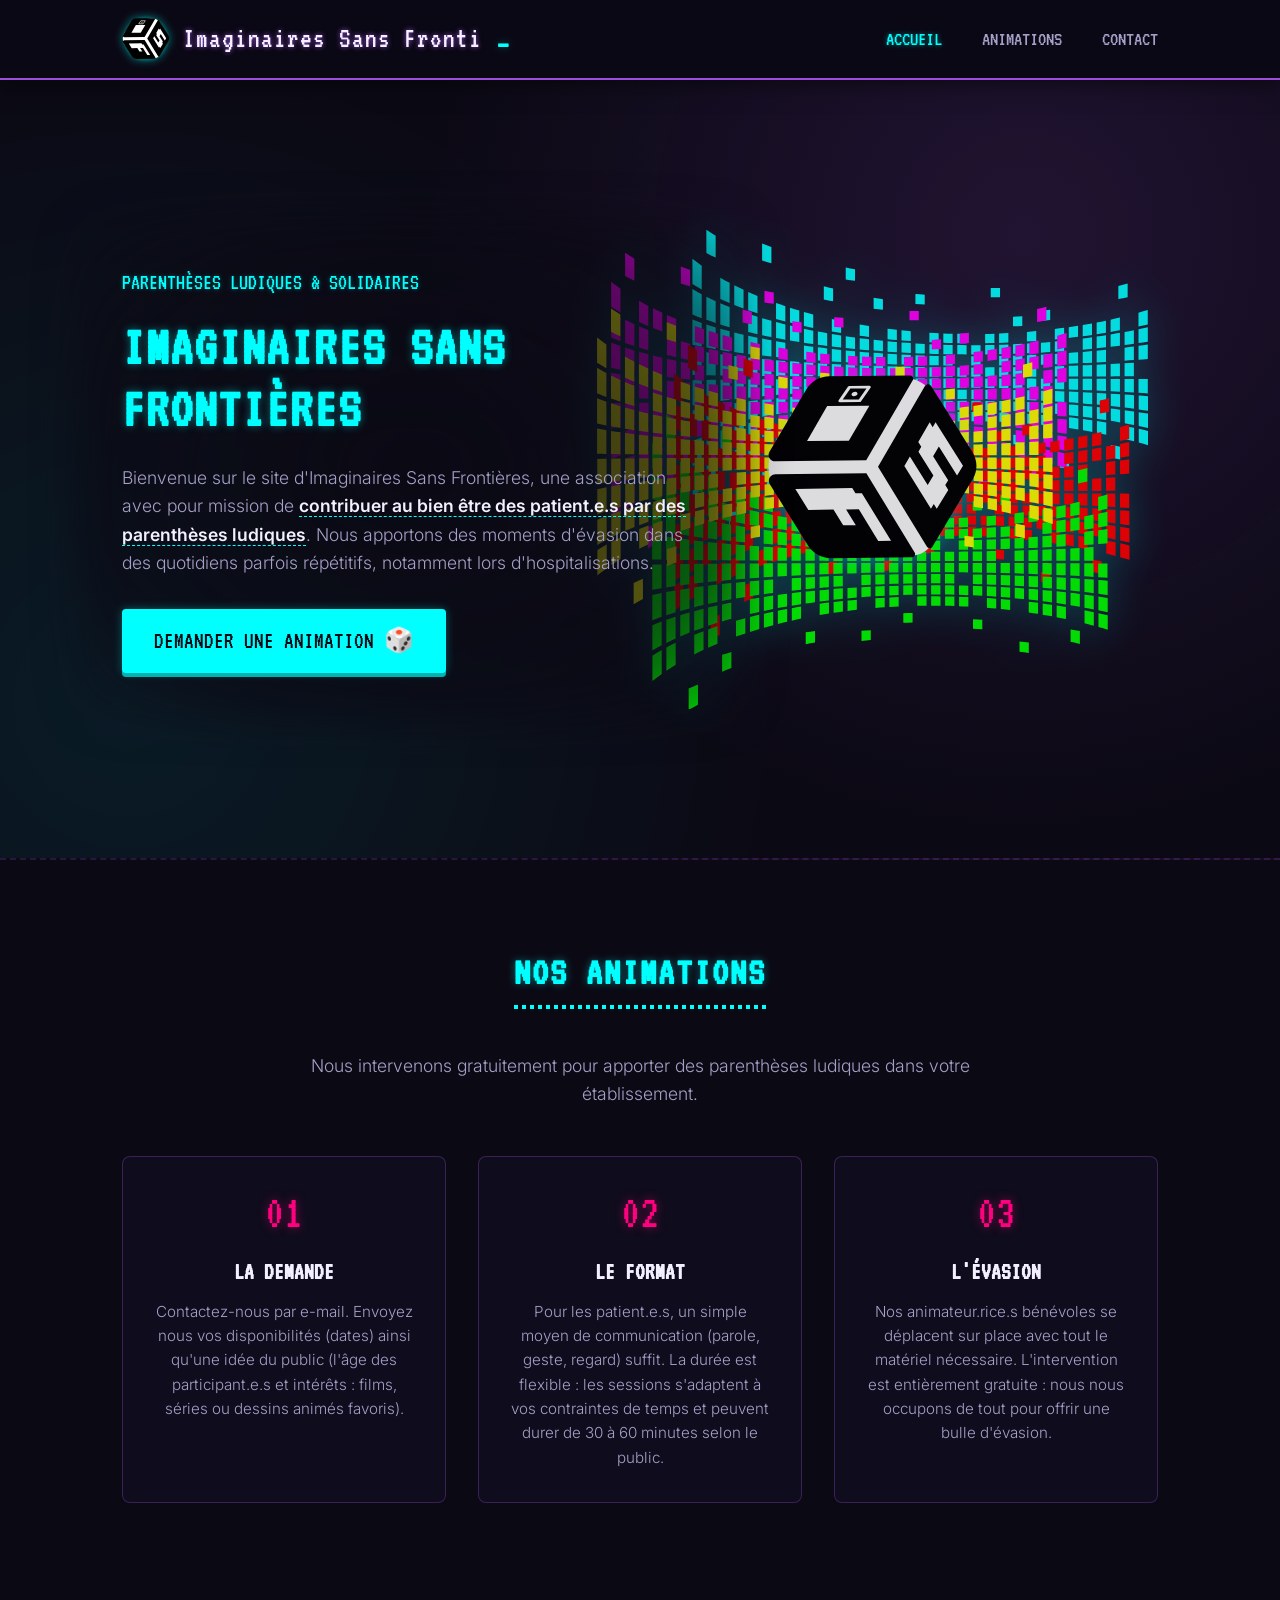
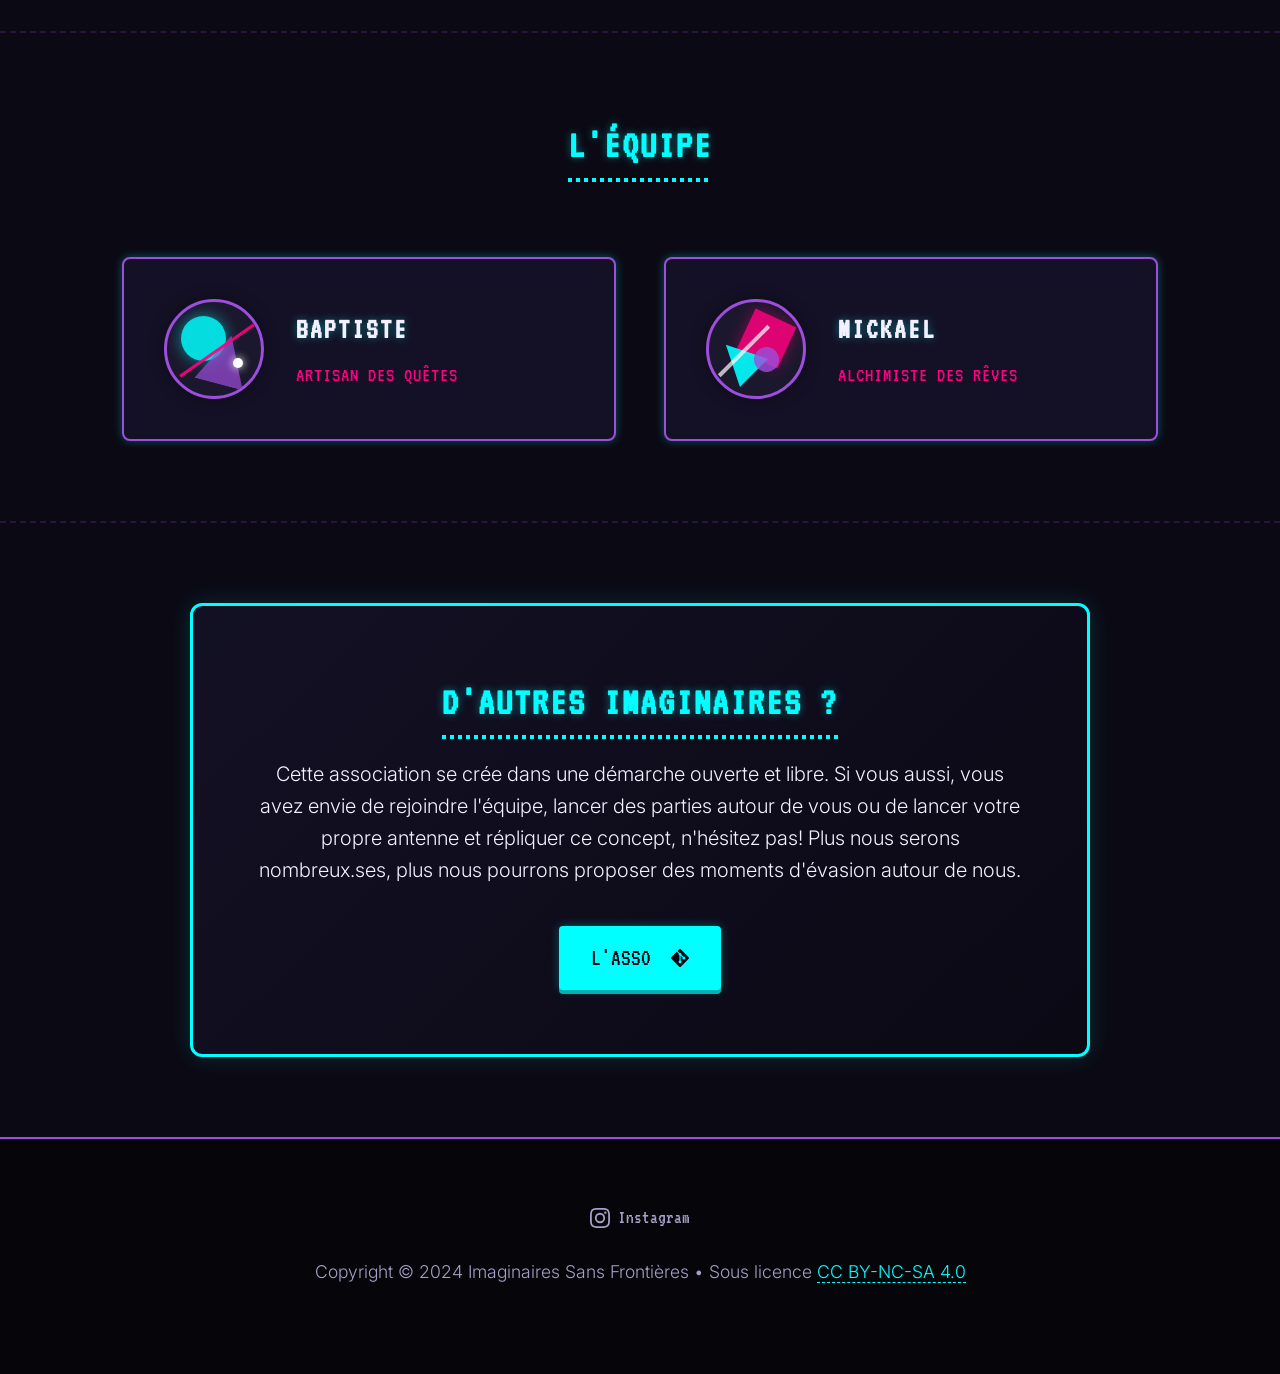
==== commit 48383aaa: "Add SEO metadata, robots.txt, sitemap.xml, and site link" ====
--- a/index.html
+++ b/index.html
@@ -5,13 +5,38 @@
     <meta name="viewport" content="width=device-width, initial-scale=1.0">
     <title>Imaginaires Sans Frontières</title>
     <meta name="description" content="Imaginaires Sans Frontières est une association dont la mission est de contribuer au bien être des patients par des parenthèses ludiques.">
+    <meta name="robots" content="index, follow">
+    <link rel="canonical" href="https://imaginaires.github.io/">
     
     <!-- Open Graph Metadata -->
     <meta property="og:title" content="Imaginaires Sans Frontières">
     <meta property="og:description" content="Contribuer au bien-être des patients par des parenthèses ludiques.">
-    <meta property="og:image" content="img/logo-isf-fullart.svg">
+    <meta property="og:image" content="https://imaginaires.github.io/img/logo-isf-fullart.svg">
     <meta property="og:url" content="https://imaginaires.github.io/">
     <meta property="og:type" content="website">
+    <meta property="og:locale" content="fr_FR">
+
+    <!-- Twitter Card Metadata -->
+    <meta name="twitter:card" content="summary">
+    <meta name="twitter:title" content="Imaginaires Sans Frontières">
+    <meta name="twitter:description" content="Contribuer au bien-être des patients par des parenthèses ludiques.">
+
+    <!-- Structured Data -->
+    <script type="application/ld+json">
+    {
+      "@context": "https://schema.org",
+      "@type": "NGO",
+      "name": "Imaginaires Sans Frontières",
+      "url": "https://imaginaires.github.io/",
+      "logo": "https://imaginaires.github.io/img/logo-isf.svg",
+      "description": "Association dont la mission est de contribuer au bien-être des patients par des parenthèses ludiques, notamment lors d'hospitalisations.",
+      "email": "imaginairessansfrontieres@gmail.com",
+      "sameAs": [
+        "https://www.instagram.com/imaginairessansfrontieres",
+        "https://github.com/imaginaires/imaginaires.github.io"
+      ]
+    }
+    </script>
 
     <!-- Favicon -->
     <link rel="icon" href="img/favicon.ico" type="image/x-icon">
@@ -77,7 +102,7 @@
                 <div class="section-header">
                     <h2>Nos Animations</h2>
                     <p style="max-width: 700px; margin: 1rem auto 0 auto; color: var(--text-muted);">
-                        Nous intervenons gratuitement pour apporter des parenthèses ludique dans votre établissement.
+                        Nous intervenons gratuitement pour apporter des parenthèses ludiques dans votre établissement.
                     </p>
                 </div>
                 
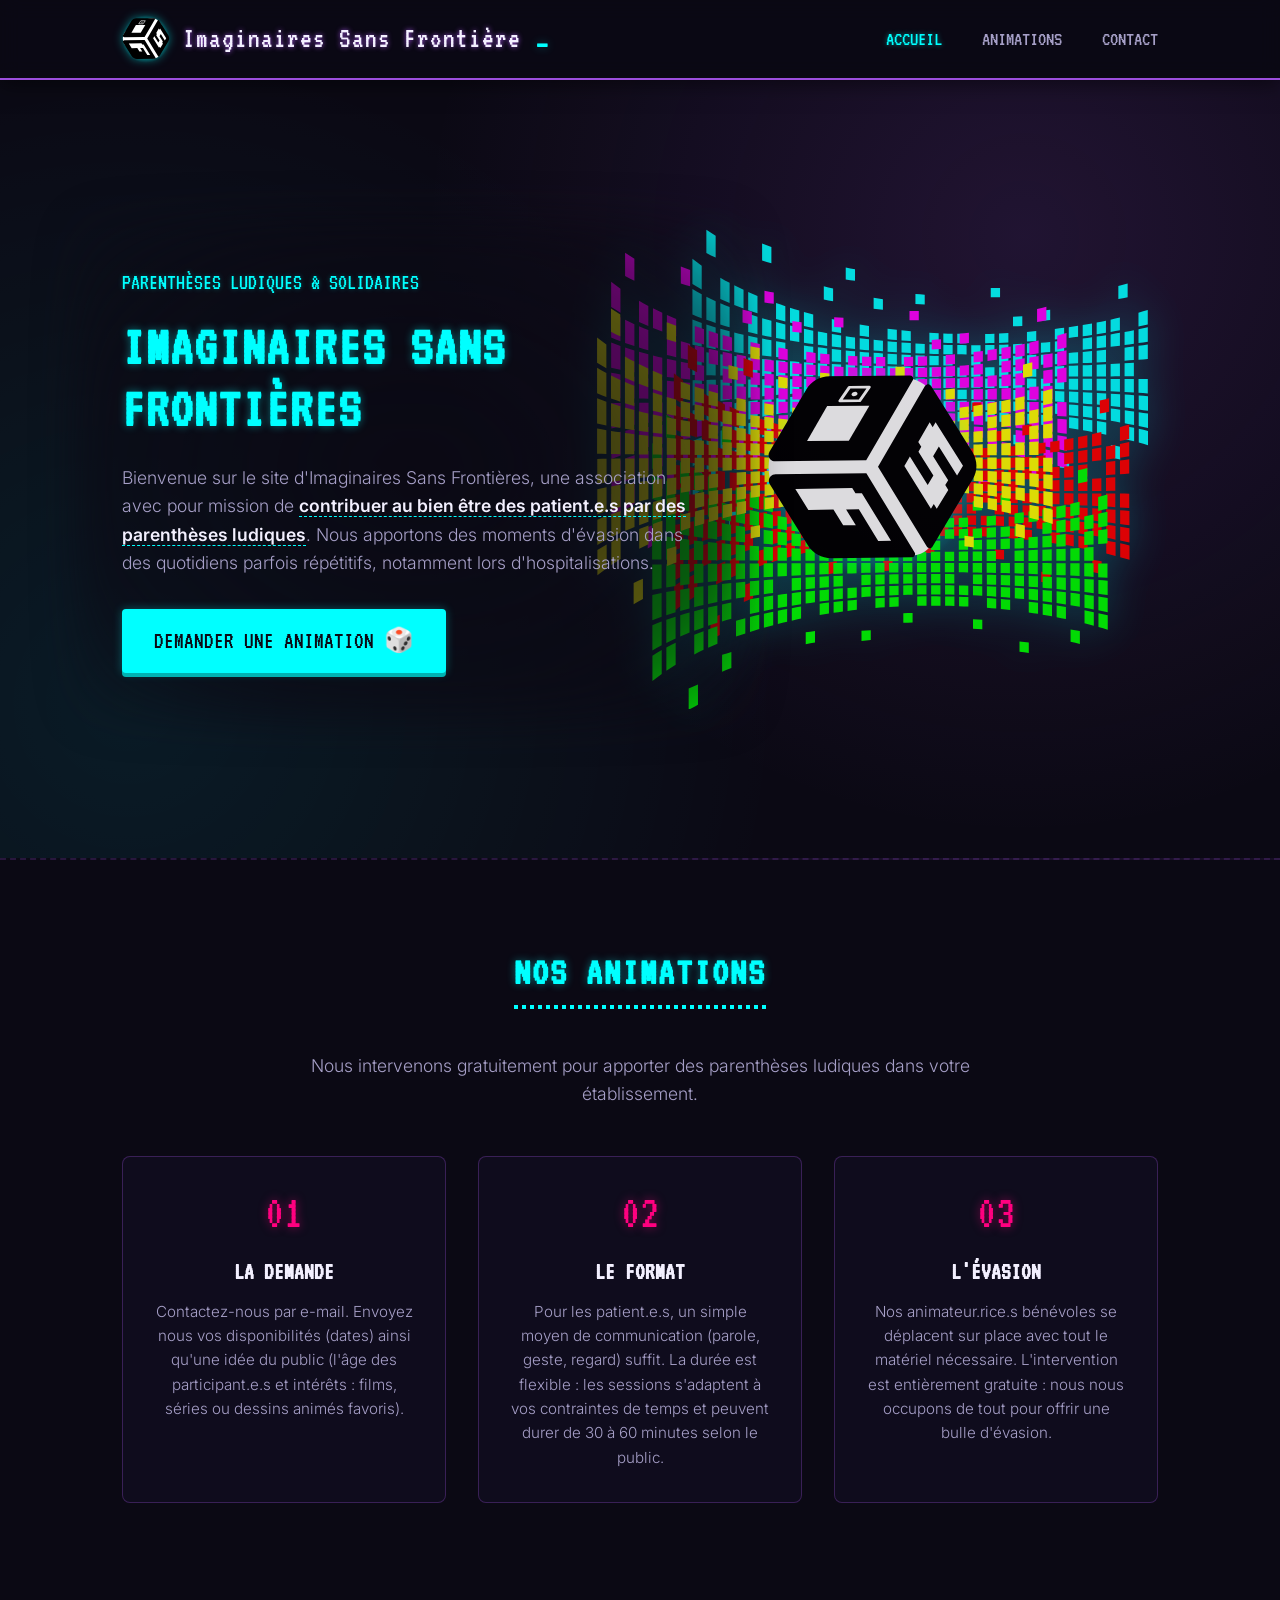
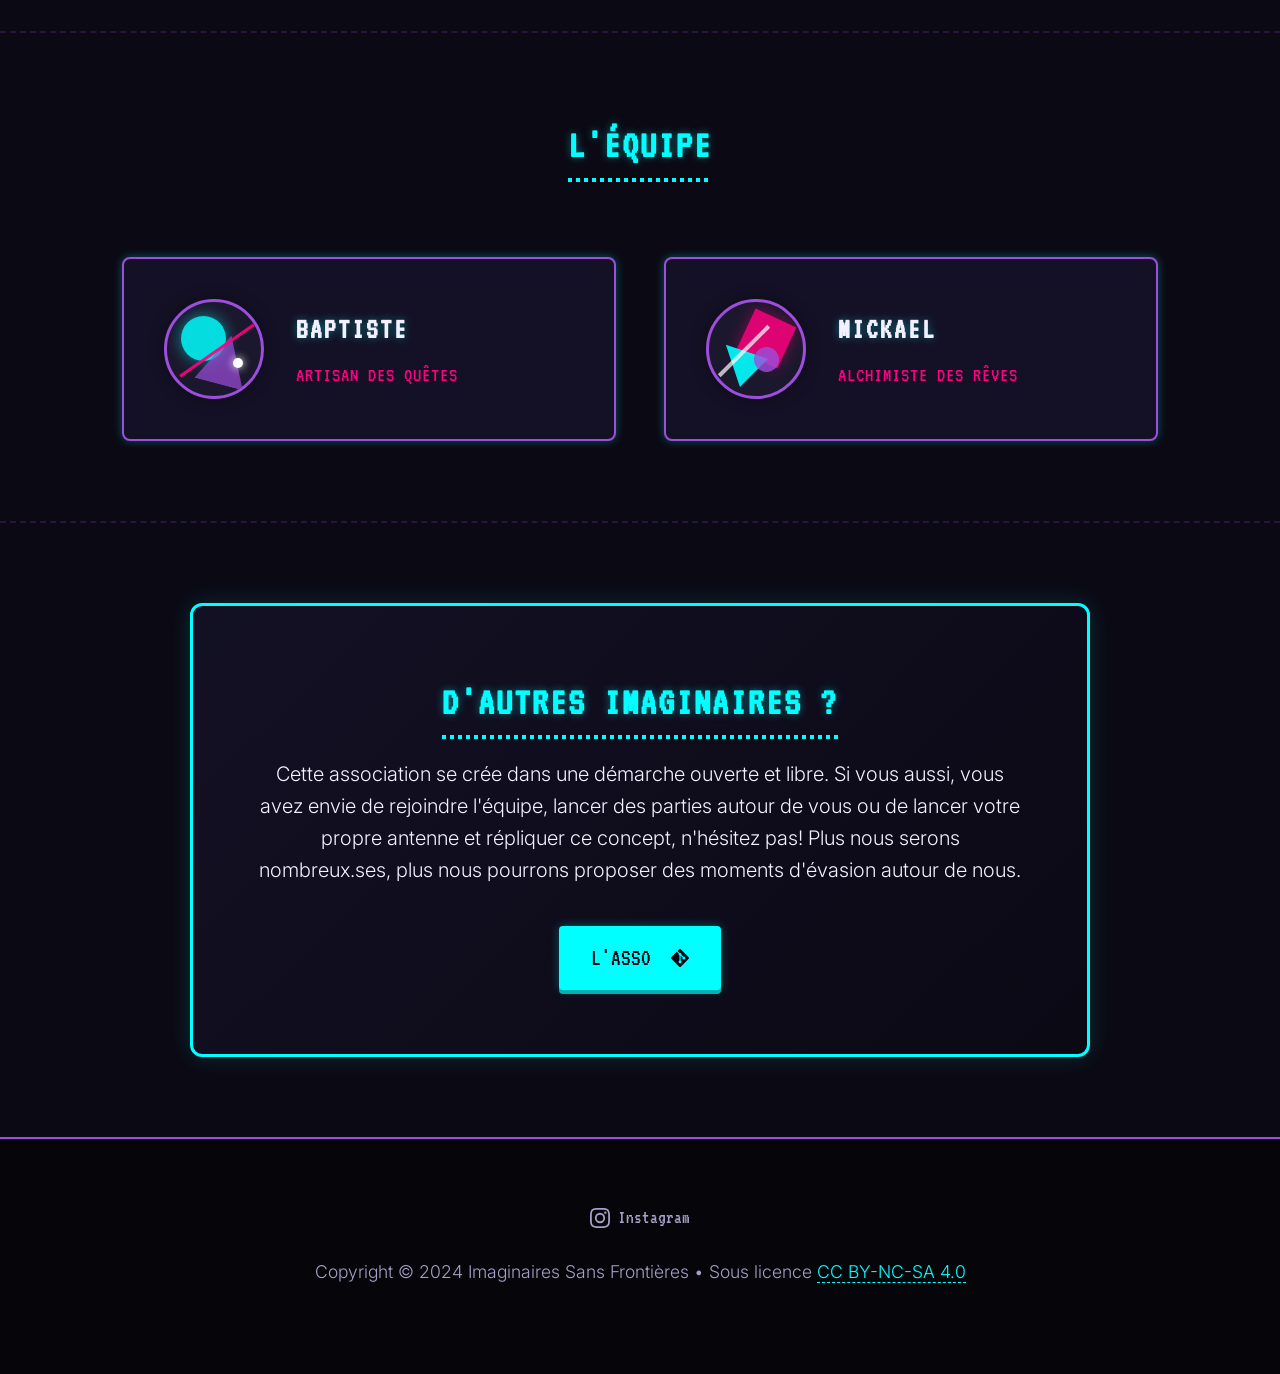
==== commit 0147b553: "Add Google Search Console verification tag" ====
--- a/index.html
+++ b/index.html
@@ -6,6 +6,7 @@
     <title>Imaginaires Sans Frontières</title>
     <meta name="description" content="Imaginaires Sans Frontières est une association dont la mission est de contribuer au bien être des patients par des parenthèses ludiques.">
     <meta name="robots" content="index, follow">
+    <meta name="google-site-verification" content="QjtDLgMQoyspdDUvi8b48RJL6fqaIyul2wALDYP4wDc" />
     <link rel="canonical" href="https://imaginaires.github.io/">
     
     <!-- Open Graph Metadata -->
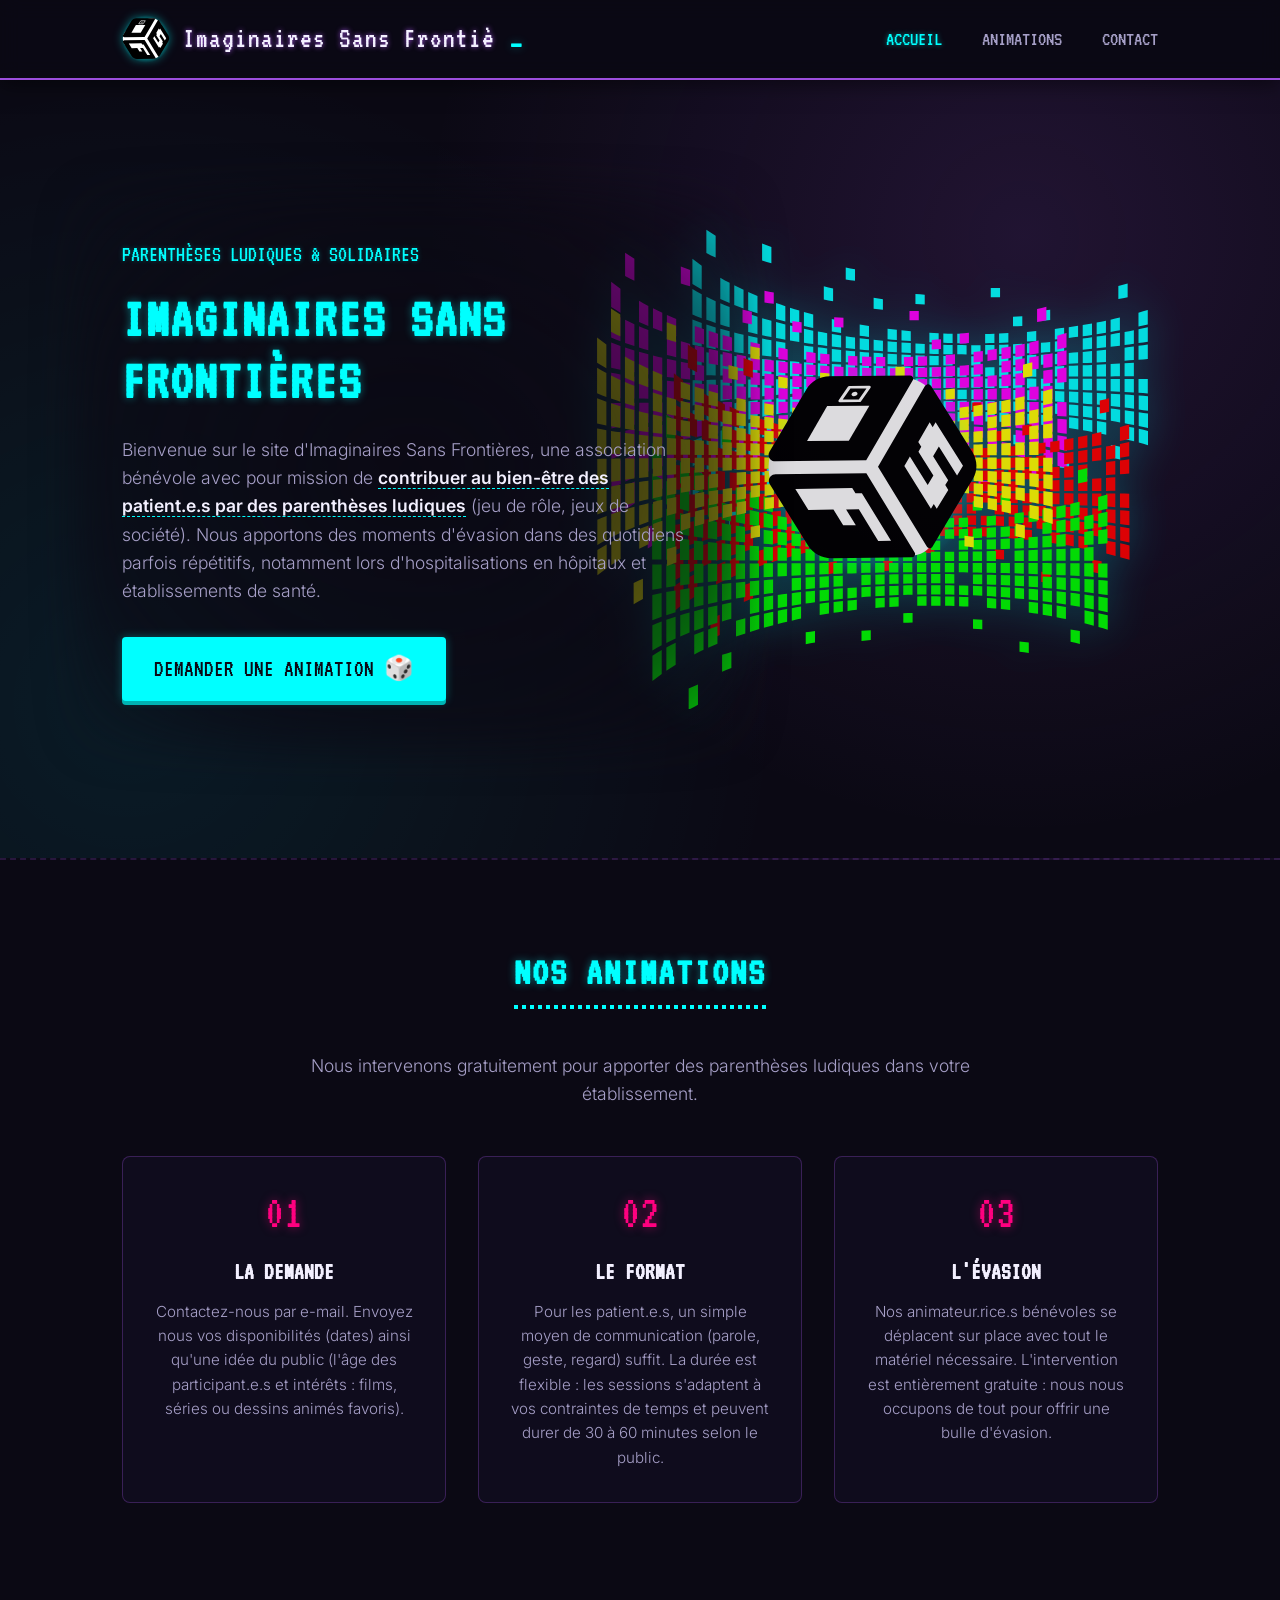
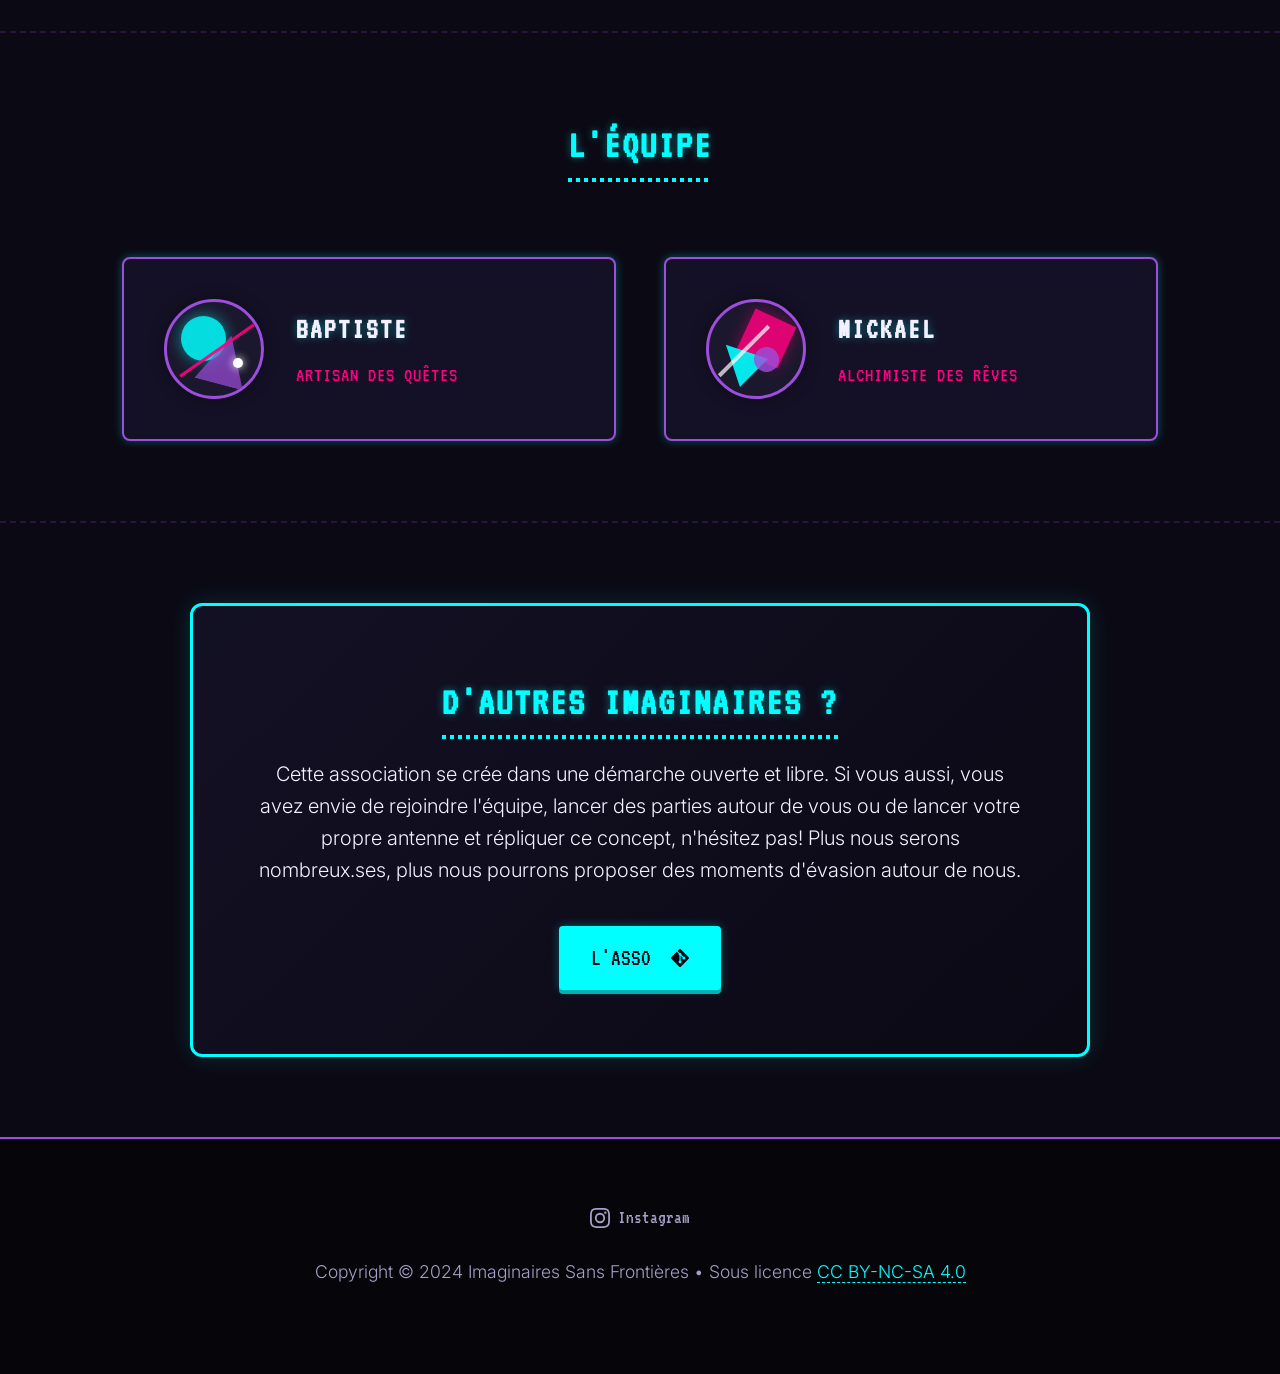
==== commit 4fbc9898: "Unify contact email, add PNG og:image, and enrich SEO keywords" ====
--- a/index.html
+++ b/index.html
@@ -4,23 +4,26 @@
     <meta charset="UTF-8">
     <meta name="viewport" content="width=device-width, initial-scale=1.0">
     <title>Imaginaires Sans Frontières</title>
-    <meta name="description" content="Imaginaires Sans Frontières est une association dont la mission est de contribuer au bien être des patients par des parenthèses ludiques.">
+    <meta name="description" content="Imaginaires Sans Frontières est une association bénévole qui anime des parenthèses ludiques (jeu de rôle, jeux de société) pour les patients en hôpitaux et établissements de santé.">
     <meta name="robots" content="index, follow">
-    <meta name="google-site-verification" content="QjtDLgMQoyspdDUvi8b48RJL6fqaIyul2wALDYP4wDc" />
+    <meta name="google-site-verification" content="-W0v4VrYR5iF-wrrWTChlQFZ6Qu5ZOY1e16gjiBARn8" />
     <link rel="canonical" href="https://imaginaires.github.io/">
     
     <!-- Open Graph Metadata -->
     <meta property="og:title" content="Imaginaires Sans Frontières">
-    <meta property="og:description" content="Contribuer au bien-être des patients par des parenthèses ludiques.">
-    <meta property="og:image" content="https://imaginaires.github.io/img/logo-isf-fullart.svg">
+    <meta property="og:description" content="Association bénévole : parenthèses ludiques (jeu de rôle, jeux de société) pour les patients en hôpitaux et établissements de santé.">
+    <meta property="og:image" content="https://imaginaires.github.io/img/og-image.png">
+    <meta property="og:image:width" content="1200">
+    <meta property="og:image:height" content="630">
     <meta property="og:url" content="https://imaginaires.github.io/">
     <meta property="og:type" content="website">
     <meta property="og:locale" content="fr_FR">
 
     <!-- Twitter Card Metadata -->
-    <meta name="twitter:card" content="summary">
+    <meta name="twitter:card" content="summary_large_image">
     <meta name="twitter:title" content="Imaginaires Sans Frontières">
-    <meta name="twitter:description" content="Contribuer au bien-être des patients par des parenthèses ludiques.">
+    <meta name="twitter:description" content="Association bénévole : parenthèses ludiques (jeu de rôle, jeux de société) pour les patients en hôpitaux et établissements de santé.">
+    <meta name="twitter:image" content="https://imaginaires.github.io/img/og-image.png">
 
     <!-- Structured Data -->
     <script type="application/ld+json">
@@ -30,7 +33,7 @@
       "name": "Imaginaires Sans Frontières",
       "url": "https://imaginaires.github.io/",
       "logo": "https://imaginaires.github.io/img/logo-isf.svg",
-      "description": "Association dont la mission est de contribuer au bien-être des patients par des parenthèses ludiques, notamment lors d'hospitalisations.",
+      "description": "Association bénévole dont la mission est de contribuer au bien-être des patients en hôpitaux et établissements de santé par des parenthèses ludiques (jeu de rôle, jeux de société).",
       "email": "imaginairessansfrontieres@gmail.com",
       "sameAs": [
         "https://www.instagram.com/imaginairessansfrontieres",
@@ -83,10 +86,10 @@
                     <p class="hero-tagline">PARENTHÈSES LUDIQUES & SOLIDAIRES</p>
                     <h1>Imaginaires Sans Frontières</h1>
                     <p>
-                        Bienvenue sur le site d'Imaginaires Sans Frontières, une association avec pour mission de <strong>contribuer au bien être des patient.e.s par des parenthèses ludiques</strong>. Nous apportons des moments d'évasion dans des quotidiens parfois répétitifs, notamment lors d'hospitalisations.
+                        Bienvenue sur le site d'Imaginaires Sans Frontières, une association bénévole avec pour mission de <strong>contribuer au bien-être des patient.e.s par des parenthèses ludiques</strong> (jeu de rôle, jeux de société). Nous apportons des moments d'évasion dans des quotidiens parfois répétitifs, notamment lors d'hospitalisations en hôpitaux et établissements de santé.
                     </p>
                     <div style="margin-top: 2rem;">
-                        <a href="mailto:contact@imaginairessansfrontieres.fr?subject=Demande%20d%27animation%20-%20Imaginaires%20Sans%20Fronti%C3%A8res" class="btn">
+                        <a href="mailto:imaginairessansfrontieres@gmail.com?subject=Demande%20d%27animation%20-%20Imaginaires%20Sans%20Fronti%C3%A8res" class="btn">
                             Demander une animation 🎲
                         </a>
                     </div>
